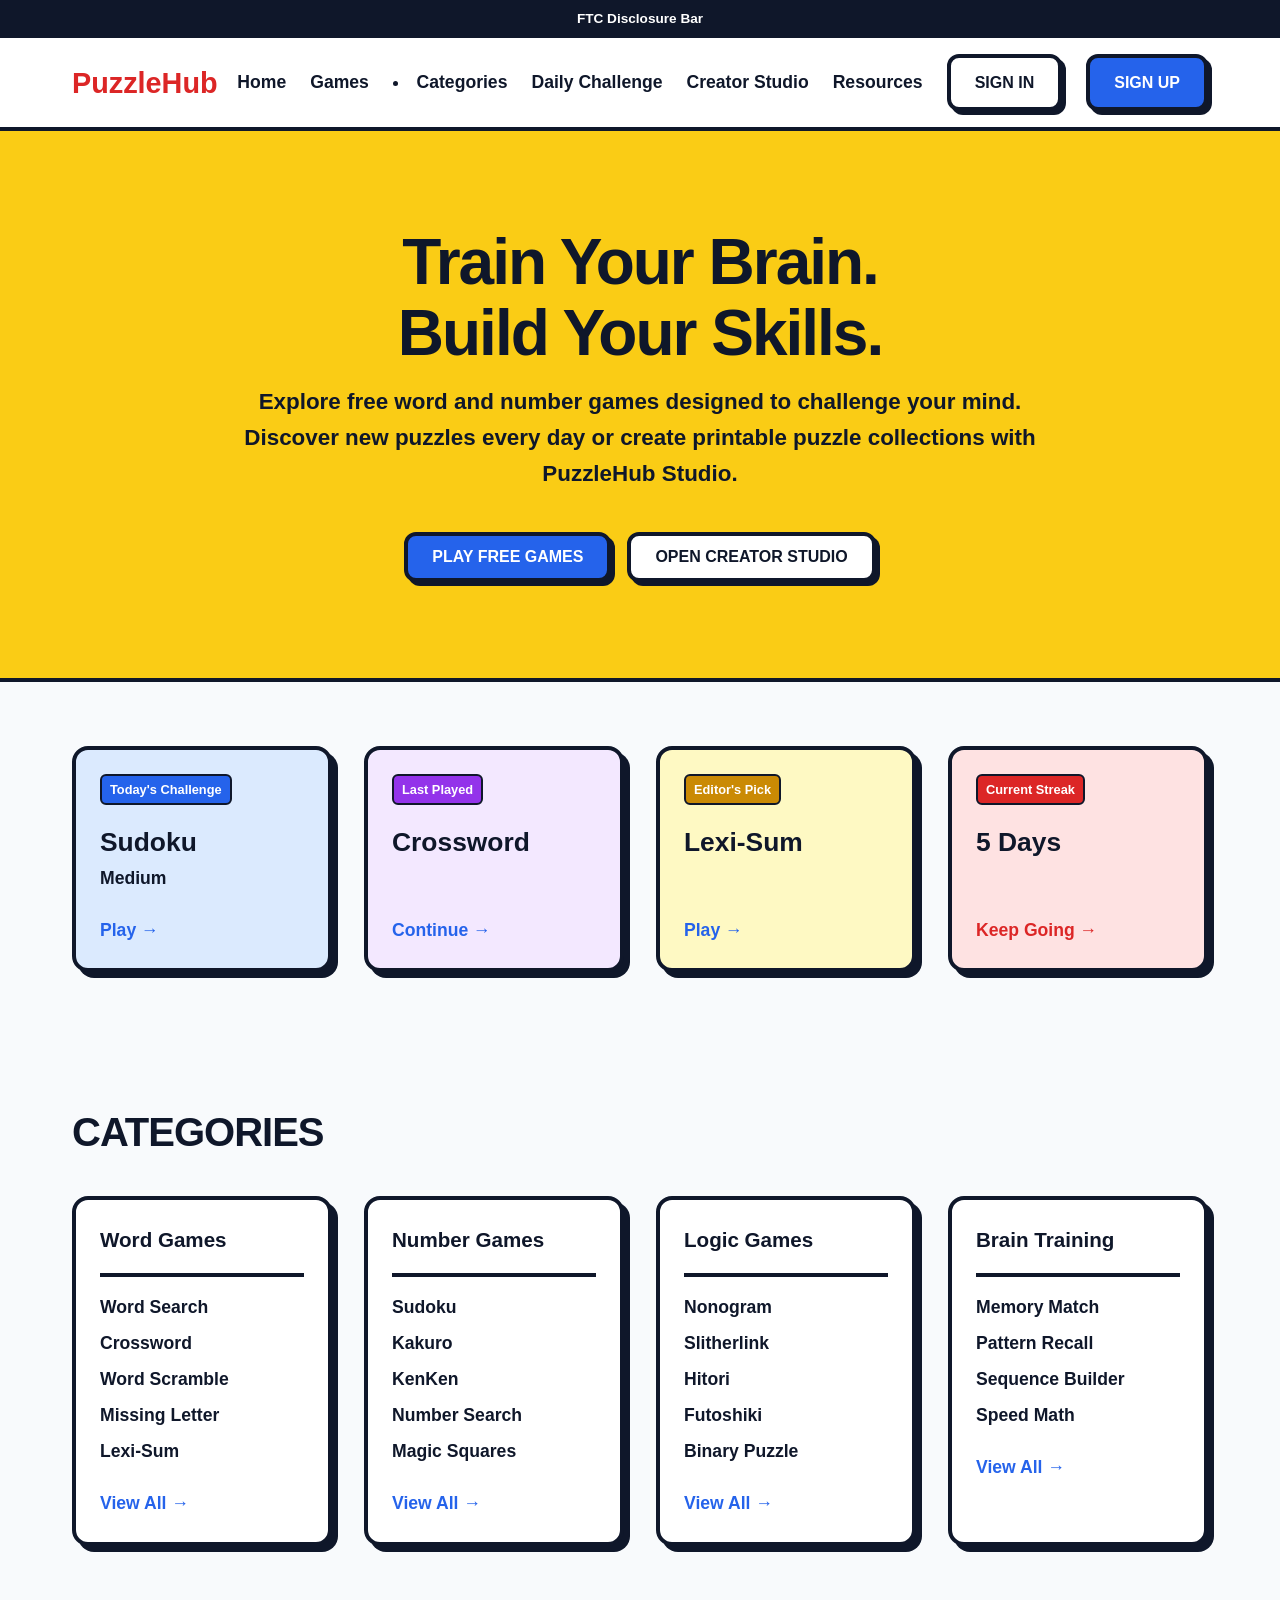
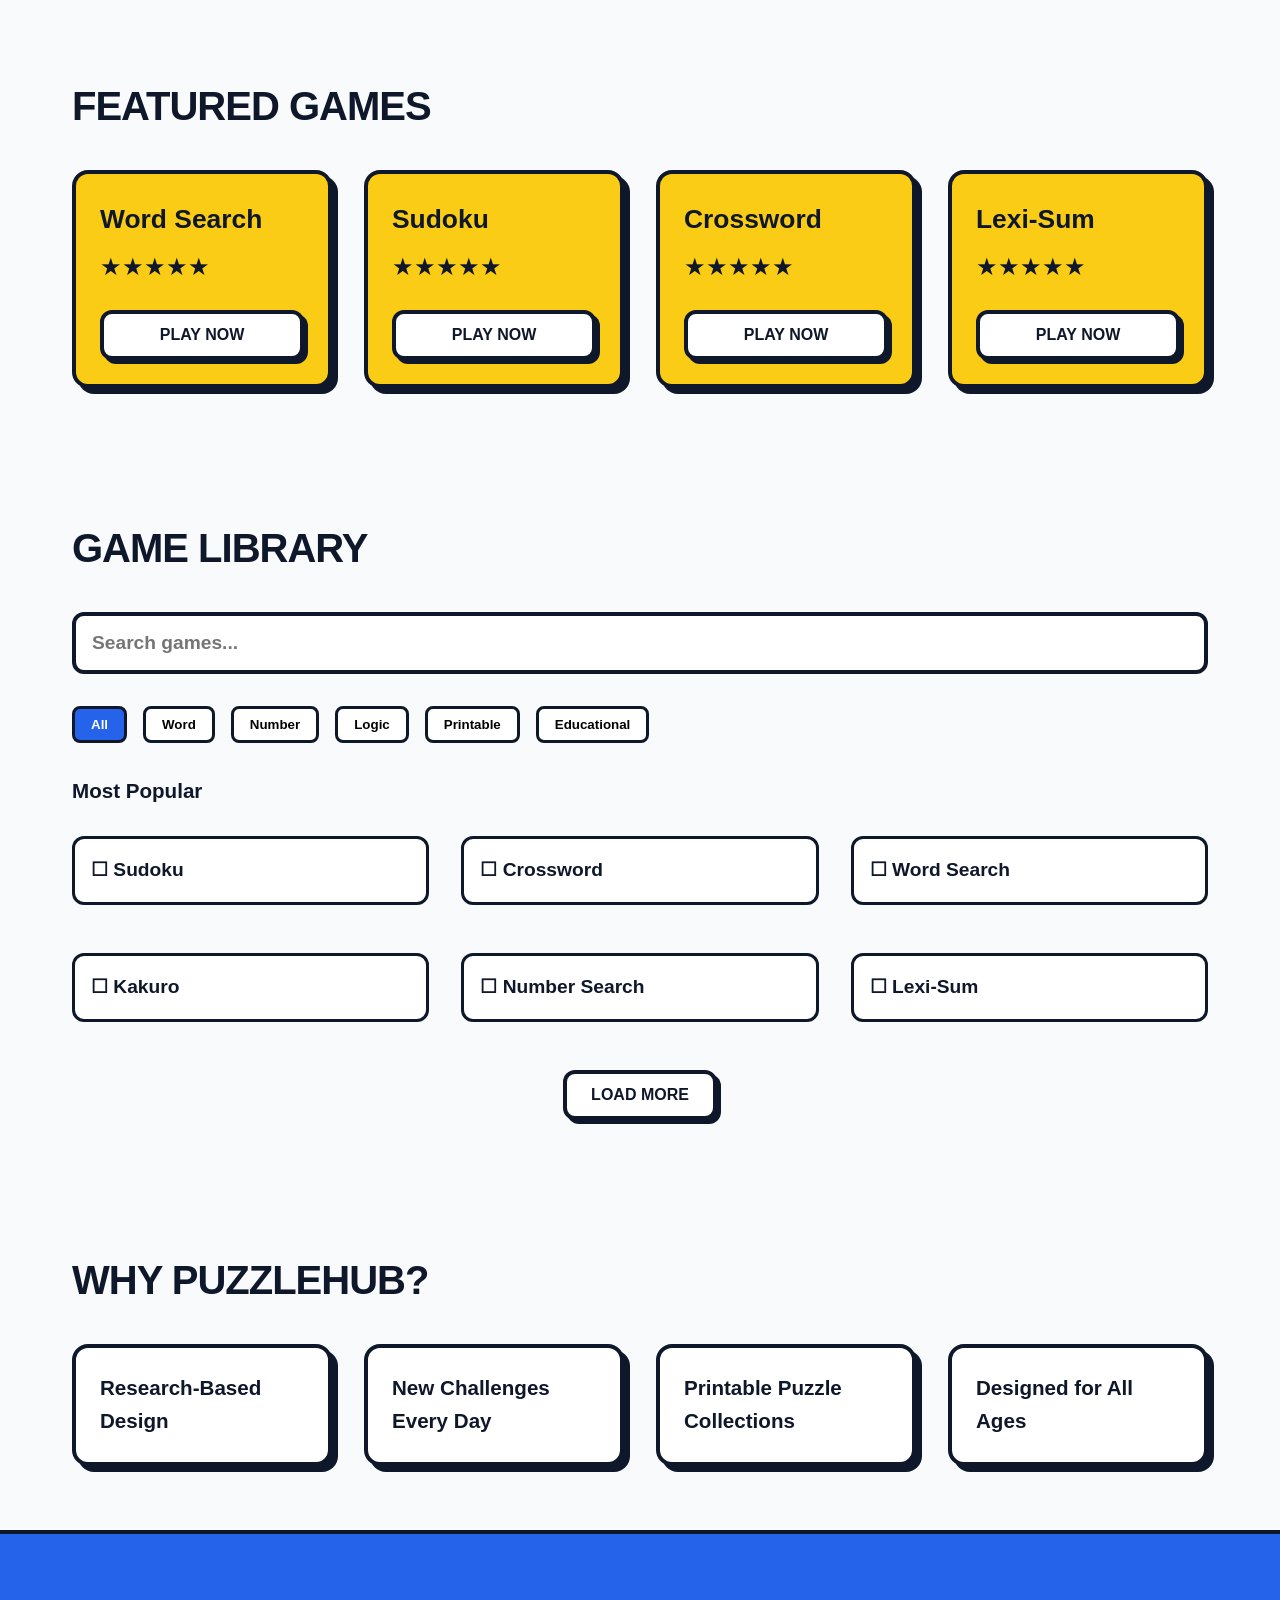
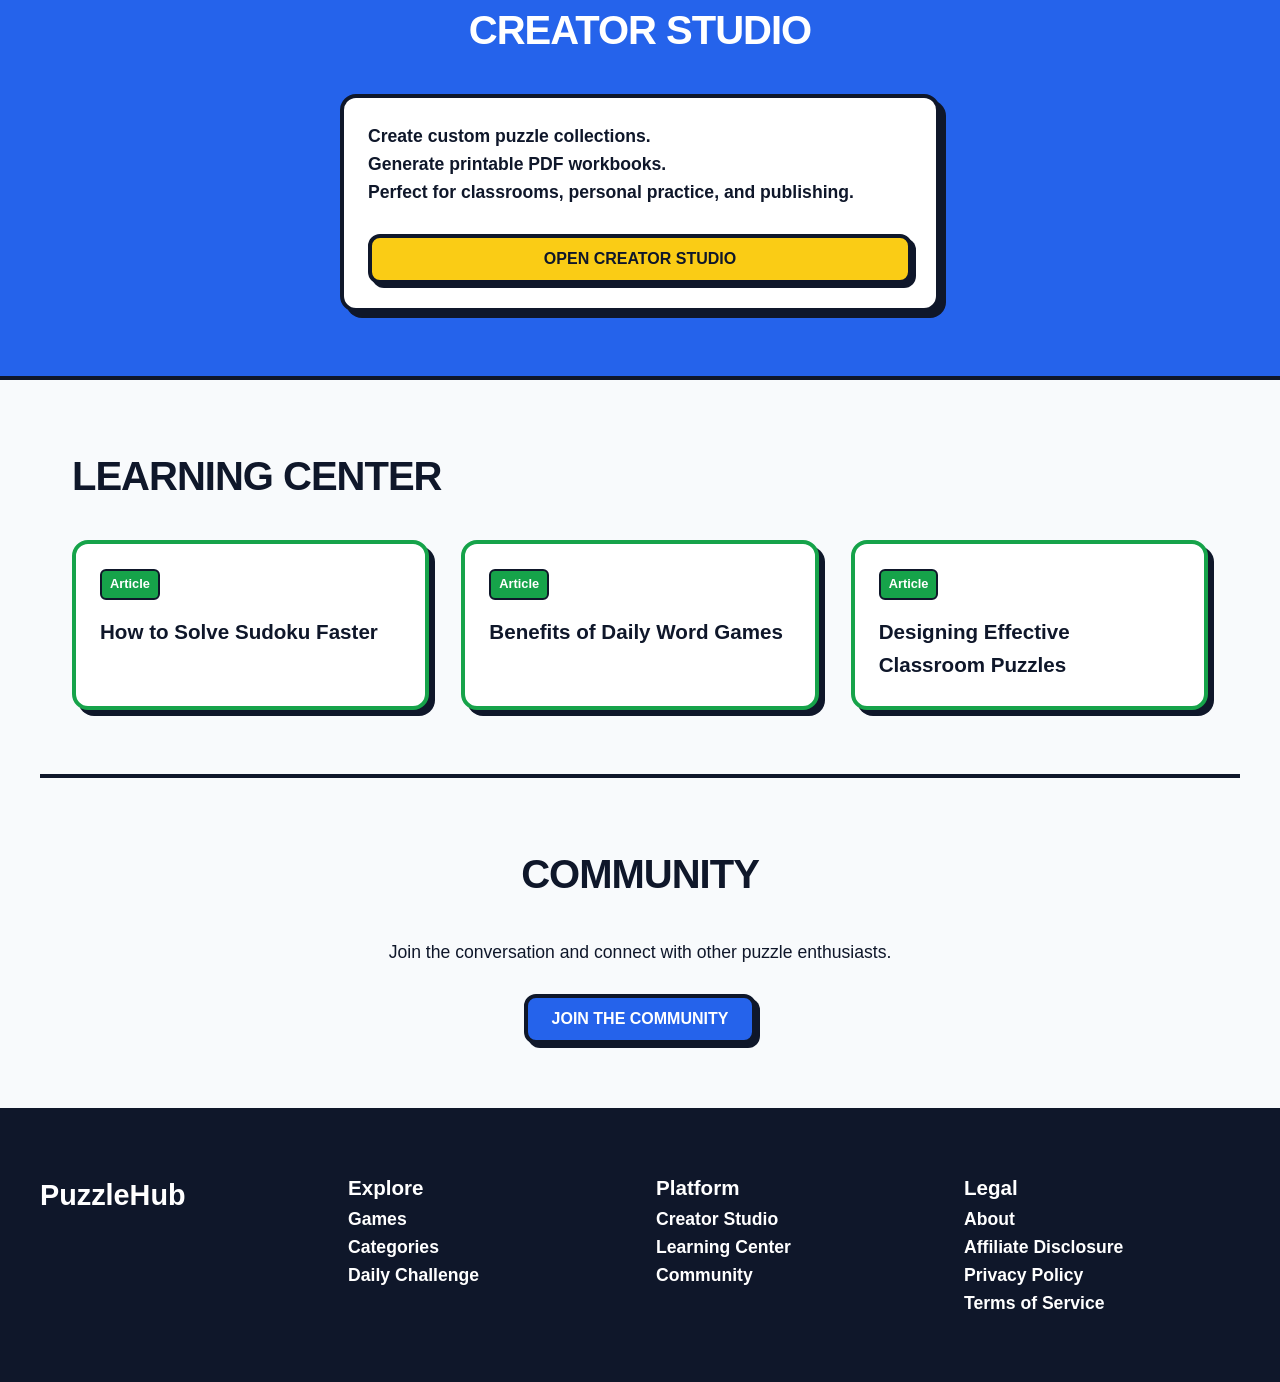
==== index.html @ c08fc209 "Update index.html" ====
<!DOCTYPE html>
<html lang="en">
<head>
    <meta charset="UTF-8">
    <meta name="viewport" content="width=device-width, initial-scale=1.0">
    <title>PuzzleHub</title>
    <style>
        /* --- GLOBAL VARIABLES & PALETTE --- */
        :root {
            --blue: #2563EB;
            --green: #16A34A;
            --yellow: #FACC15;
            --red: #DC2626;
            --black: #0F172A;
            --white: #FFFFFF;
            --bg-color: #F8FAFC;
            --border-width: 4px;
            --border-radius: 16px;
        }

        /* --- BASE STYLES --- */
        * {
            box-sizing: border-box;
            margin: 0;
            padding: 0;
        }
        
        body {
            font-family: 'Segoe UI', Roboto, Helvetica, Arial, sans-serif;
            background-color: var(--bg-color);
            color: var(--black);
            line-height: 1.6;
            font-size: 1.1rem;
        }

        a {
            text-decoration: none;
            color: inherit;
            font-weight: bold;
        }

        ul {
            list-style: none;
        }

        /* --- VISUAL HIERARCHY (Cards, Borders, Buttons) --- */
        .card {
            background: var(--white);
            border: var(--border-width) solid var(--black);
            border-radius: var(--border-radius);
            padding: 1.5rem;
            box-shadow: 6px 6px 0px var(--black);
            transition: transform 0.2s;
        }
        
        .card:hover {
            transform: translate(-2px, -2px);
            box-shadow: 8px 8px 0px var(--black);
        }

        .btn {
            display: inline-block;
            font-weight: 800;
            text-transform: uppercase;
            padding: 0.75rem 1.5rem;
            border: var(--border-width) solid var(--black);
            border-radius: 12px;
            cursor: pointer;
            box-shadow: 4px 4px 0px var(--black);
            transition: all 0.2s;
            font-size: 1rem;
        }

        .btn:hover {
            transform: translate(-2px, -2px);
            box-shadow: 6px 6px 0px var(--black);
        }

        .btn-primary { background-color: var(--blue); color: var(--white); }
        .btn-secondary { background-color: var(--white); color: var(--black); }
        .btn-accent { background-color: var(--yellow); color: var(--black); }

        .section-title {
            font-size: 2.5rem;
            font-weight: 900;
            margin-bottom: 2rem;
            text-transform: uppercase;
            letter-spacing: -1px;
        }

        .container {
            max-width: 1200px;
            margin: 0 auto;
            padding: 4rem 2rem;
        }

        .grid-4 { display: grid; grid-template-columns: repeat(auto-fit, minmax(250px, 1fr)); gap: 2rem; }
        .grid-3 { display: grid; grid-template-columns: repeat(auto-fit, minmax(300px, 1fr)); gap: 2rem; }
        
        /* --- HEADER & NAVIGATION --- */
        .ftc-bar {
            background-color: var(--black);
            color: var(--white);
            text-align: center;
            padding: 0.5rem;
            font-size: 0.85rem;
            font-weight: bold;
        }

        header {
            position: sticky;
            top: 0;
            background: var(--white);
            border-bottom: var(--border-width) solid var(--black);
            z-index: 1000;
        }

        .nav-container {
            max-width: 1200px;
            margin: 0 auto;
            padding: 1rem 2rem;
            display: flex;
            justify-content: space-between;
            align-items: center;
        }

        .logo { font-size: 1.8rem; font-weight: 900; color: var(--red); }
        .nav-links { display: flex; gap: 1.5rem; align-items: center; }
        
        /* --- HERO SECTION --- */
        .hero {
            background-color: var(--yellow);
            border-bottom: var(--border-width) solid var(--black);
            padding: 6rem 2rem;
            text-align: center;
        }

        .hero h1 { font-size: 4rem; font-weight: 900; margin-bottom: 1rem; line-height: 1.1; letter-spacing: -2px;}
        .hero p { font-size: 1.4rem; max-width: 800px; margin: 0 auto 2.5rem auto; font-weight: 600; }
        .hero .btn-group { display: flex; gap: 1rem; justify-content: center; }

        /* --- QUICK ACCESS --- */
        .quick-access-tag {
            display: inline-block;
            font-size: 0.8rem;
            font-weight: 900;
            padding: 0.2rem 0.5rem;
            border: 2px solid var(--black);
            border-radius: 6px;
            margin-bottom: 1rem;
        }
        .tag-red { background: var(--red); color: white; }
        .tag-blue { background: var(--blue); color: white; }
        .tag-green { background: var(--green); color: white; }

        /* --- GAME CATEGORIES --- */
        .category-list li { margin-bottom: 0.5rem; font-weight: 600; }
        .category-link { display: block; margin-top: 1.5rem; color: var(--blue); }

        /* --- LIBRARY STYLES --- */
        .search-box {
            width: 100%;
            padding: 1rem;
            font-size: 1.2rem;
            border: var(--border-width) solid var(--black);
            border-radius: 12px;
            margin-bottom: 2rem;
            font-weight: bold;
        }

        .filters { display: flex; gap: 1rem; flex-wrap: wrap; margin-bottom: 2rem; }
        .filter-btn {
            background: var(--white);
            border: 3px solid var(--black);
            padding: 0.5rem 1rem;
            border-radius: 8px;
            font-weight: bold;
            cursor: pointer;
        }
        .filter-btn:hover, .filter-btn.active { background: var(--blue); color: var(--white); }

        .game-grid-item {
            display: flex;
            align-items: center;
            gap: 1rem;
            font-size: 1.2rem;
            font-weight: 800;
            padding: 1rem;
            border: 3px solid var(--black);
            background: var(--white);
            border-radius: 12px;
            margin-bottom: 1rem;
        }

        .load-more { text-align: center; margin-top: 2rem; }

        /* --- CREATOR STUDIO --- */
        .creator-studio {
            background-color: var(--blue);
            color: var(--white);
            border-top: var(--border-width) solid var(--black);
            border-bottom: var(--border-width) solid var(--black);
        }
        
        /* --- FOOTER --- */
        footer {
            background: var(--black);
            color: var(--white);
            padding: 4rem 2rem;
        }
        .footer-grid { display: grid; grid-template-columns: repeat(auto-fit, minmax(200px, 1fr)); gap: 2rem; max-width: 1200px; margin: 0 auto;}
    </style>
</head>
<body>

    <!-- HEADER -->
    <div class="ftc-bar">FTC Disclosure Bar</div>
    <header>
        <div class="nav-container">
            <div class="logo">PuzzleHub</div>
            <nav class="nav-links">
                <a href="#">Home</a>
                <a href="#">Games</a>
                 <li><a href="categories.html">Categories</a></li>
                <a href="#">Daily Challenge</a>
                <a href="#">Creator Studio</a>
                <a href="#">Resources</a>
                <a href="#" class="btn btn-secondary">Sign In</a>
                <a href="#" class="btn btn-primary">Sign Up</a>
            </nav>
        </div>
    </header>

    <!-- HERO -->
    <section class="hero">
        <h1>Train Your Brain.<br>Build Your Skills.</h1>
        <p>Explore free word and number games designed to challenge your mind. Discover new puzzles every day or create printable puzzle collections with PuzzleHub Studio.</p>
        <div class="btn-group">
            <button class="btn btn-primary">Play Free Games</button>
            <button class="btn btn-secondary">Open Creator Studio</button>
        </div>
    </section>

    <!-- QUICK ACCESS -->
    <section class="container">
        <div class="grid-4">
            <div class="card" style="background-color: #DBEAFE;">
                <span class="quick-access-tag tag-blue">Today's Challenge</span>
                <h2>Sudoku</h2>
                <p><strong>Medium</strong></p>
                <a href="#" class="category-link">Play &rarr;</a>
            </div>
            <div class="card" style="background-color: #F3E8FF;">
                <span class="quick-access-tag" style="background: #9333EA; color: white;">Last Played</span>
                <h2>Crossword</h2>
                <br>
                <a href="#" class="category-link">Continue &rarr;</a>
            </div>
            <div class="card" style="background-color: #FEF9C3;">
                <span class="quick-access-tag" style="background: #CA8A04; color: white;">Editor's Pick</span>
                <h2>Lexi-Sum</h2>
                <br>
                <a href="#" class="category-link">Play &rarr;</a>
            </div>
            <div class="card" style="background-color: #FEE2E2;">
                <span class="quick-access-tag tag-red">Current Streak</span>
                <h2>5 Days</h2>
                <br>
                <a href="#" class="category-link" style="color: var(--red);">Keep Going &rarr;</a>
            </div>
        </div>
    </section>

    <!-- GAME CATEGORIES -->
    <section class="container">
        <h2 class="section-title">Categories</h2>
        <div class="grid-4">
            <div class="card">
                <h3>Word Games</h3>
                <hr style="border: 2px solid var(--black); margin: 1rem 0;">
                <ul class="category-list">
                    <li>Word Search</li>
                    <li>Crossword</li>
                    <li>Word Scramble</li>
                    <li>Missing Letter</li>
                    <li>Lexi-Sum</li>
                </ul>
                <a href="#" class="category-link">View All &rarr;</a>
            </div>
            <div class="card">
                <h3>Number Games</h3>
                <hr style="border: 2px solid var(--black); margin: 1rem 0;">
                <ul class="category-list">
                    <li>Sudoku</li>
                    <li>Kakuro</li>
                    <li>KenKen</li>
                    <li>Number Search</li>
                    <li>Magic Squares</li>
                </ul>
                <a href="#" class="category-link">View All &rarr;</a>
            </div>
            <div class="card">
                <h3>Logic Games</h3>
                <hr style="border: 2px solid var(--black); margin: 1rem 0;">
                <ul class="category-list">
                    <li>Nonogram</li>
                    <li>Slitherlink</li>
                    <li>Hitori</li>
                    <li>Futoshiki</li>
                    <li>Binary Puzzle</li>
                </ul>
                <a href="#" class="category-link">View All &rarr;</a>
            </div>
            <div class="card">
                <h3>Brain Training</h3>
                <hr style="border: 2px solid var(--black); margin: 1rem 0;">
                <ul class="category-list">
                    <li>Memory Match</li>
                    <li>Pattern Recall</li>
                    <li>Sequence Builder</li>
                    <li>Speed Math</li>
                </ul>
                <a href="#" class="category-link">View All &rarr;</a>
            </div>
        </div>
    </section>

    <!-- FEATURED GAMES -->
    <section class="container">
        <h2 class="section-title">Featured Games</h2>
        <div class="grid-4">
            <div class="card" style="background-color: var(--yellow);">
                <h2>Word Search</h2>
                <p style="font-size: 1.5rem; color: var(--black); margin: 0.5rem 0;">★★★★★</p>
                <button class="btn btn-secondary" style="width: 100%; margin-top: 1rem;">Play Now</button>
            </div>
            <div class="card" style="background-color: var(--yellow);">
                <h2>Sudoku</h2>
                <p style="font-size: 1.5rem; color: var(--black); margin: 0.5rem 0;">★★★★★</p>
                <button class="btn btn-secondary" style="width: 100%; margin-top: 1rem;">Play Now</button>
            </div>
            <div class="card" style="background-color: var(--yellow);">
                <h2>Crossword</h2>
                <p style="font-size: 1.5rem; color: var(--black); margin: 0.5rem 0;">★★★★★</p>
                <button class="btn btn-secondary" style="width: 100%; margin-top: 1rem;">Play Now</button>
            </div>
            <div class="card" style="background-color: var(--yellow);">
                <h2>Lexi-Sum</h2>
                <p style="font-size: 1.5rem; color: var(--black); margin: 0.5rem 0;">★★★★★</p>
                <button class="btn btn-secondary" style="width: 100%; margin-top: 1rem;">Play Now</button>
            </div>
        </div>
    </section>

    <!-- GAME LIBRARY -->
    <section class="container">
        <h2 class="section-title">Game Library</h2>
        <input type="text" class="search-box" placeholder="Search games...">
        
        <div class="filters">
            <button class="filter-btn active">All</button>
            <button class="filter-btn">Word</button>
            <button class="filter-btn">Number</button>
            <button class="filter-btn">Logic</button>
            <button class="filter-btn">Printable</button>
            <button class="filter-btn">Educational</button>
        </div>

        <h3>Most Popular</h3>
        <br>
        <div class="grid-3">
            <div class="game-grid-item">&#9744; Sudoku</div>
            <div class="game-grid-item">&#9744; Crossword</div>
            <div class="game-grid-item">&#9744; Word Search</div>
            <div class="game-grid-item">&#9744; Kakuro</div>
            <div class="game-grid-item">&#9744; Number Search</div>
            <div class="game-grid-item">&#9744; Lexi-Sum</div>
        </div>
        
        <div class="load-more">
            <button class="btn btn-secondary">Load More</button>
        </div>
    </section>

    <!-- WHY PUZZLEHUB -->
    <section class="container">
        <h2 class="section-title">Why PuzzleHub?</h2>
        <div class="grid-4">
            <div class="card">
                <h3>Research-Based Design</h3>
            </div>
            <div class="card">
                <h3>New Challenges Every Day</h3>
            </div>
            <div class="card">
                <h3>Printable Puzzle Collections</h3>
            </div>
            <div class="card">
                <h3>Designed for All Ages</h3>
            </div>
        </div>
    </section>

    <!-- CREATOR STUDIO -->
    <section class="creator-studio">
        <div class="container" style="text-align: center;">
            <h2 class="section-title" style="color: var(--white);">Creator Studio</h2>
            <div class="card" style="max-width: 600px; margin: 0 auto; background: var(--white); color: var(--black); text-align: left;">
                <p><strong>Create custom puzzle collections.</strong></p>
                <p><strong>Generate printable PDF workbooks.</strong></p>
                <p><strong>Perfect for classrooms, personal practice, and publishing.</strong></p>
                <br>
                <button class="btn btn-accent" style="width: 100%;">Open Creator Studio</button>
            </div>
        </div>
    </section>

    <!-- LEARNING CENTER -->
    <section class="container">
        <h2 class="section-title">Learning Center</h2>
        <div class="grid-3">
            <div class="card" style="border-color: var(--green);">
                <span class="quick-access-tag tag-green">Article</span>
                <h3>How to Solve Sudoku Faster</h3>
            </div>
            <div class="card" style="border-color: var(--green);">
                <span class="quick-access-tag tag-green">Article</span>
                <h3>Benefits of Daily Word Games</h3>
            </div>
            <div class="card" style="border-color: var(--green);">
                <span class="quick-access-tag tag-green">Article</span>
                <h3>Designing Effective Classroom Puzzles</h3>
            </div>
        </div>
    </section>

    <!-- COMMUNITY -->
    <section class="container" style="text-align: center; border-top: var(--border-width) solid var(--black); padding-top: 4rem;">
        <h2 class="section-title">Community</h2>
        <p>Join the conversation and connect with other puzzle enthusiasts.</p>
        <br>
        <button class="btn btn-primary">Join the Community</button>
    </section>

    <!-- FOOTER -->
    <footer>
        <div class="footer-grid">
            <div>
                <h2 class="logo" style="color: var(--white);">PuzzleHub</h2>
            </div>
            <div>
                <h3>Explore</h3>
                <ul>
                    <li><a href="#">Games</a></li>
                     <li><a href="categories.html">Categories</a></li>
                    <li><a href="#">Daily Challenge</a></li>
                </ul>
            </div>
            <div>
                <h3>Platform</h3>
                <ul>
                    <li><a href="#">Creator Studio</a></li>
                    <li><a href="#">Learning Center</a></li>
                    <li><a href="#">Community</a></li>
                </ul>
            </div>
            <div>
                <h3>Legal</h3>
                <ul>
                    <li><a href="about.html">About</a></li>
                    <li><a href="affiliate-disclosure.html">Affiliate Disclosure</a></li>
                    <li><a href="privacy-policy.html">Privacy Policy</a></li>
                    <li><a href="terms-of-service.html">Terms of Service</a></li>
                </ul>
            </div>
        </div>
    </footer>
</body>
</html>
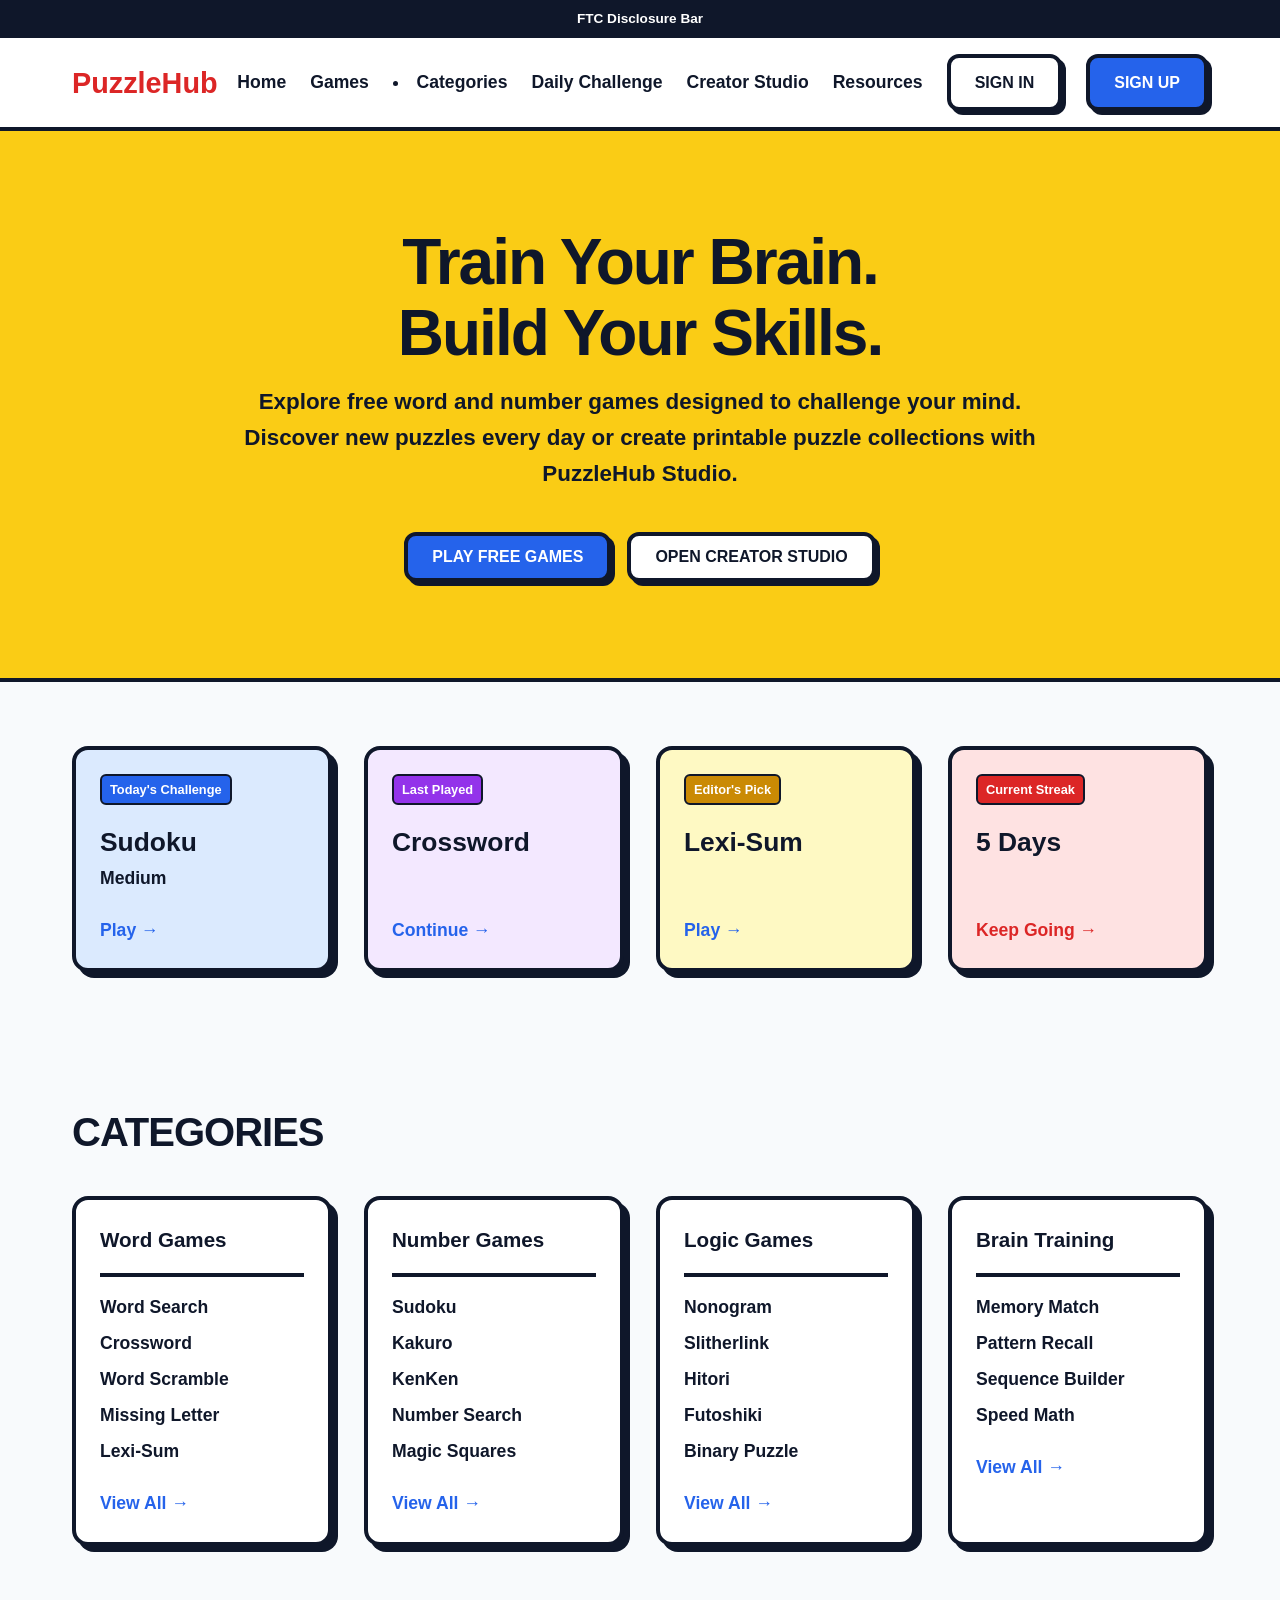
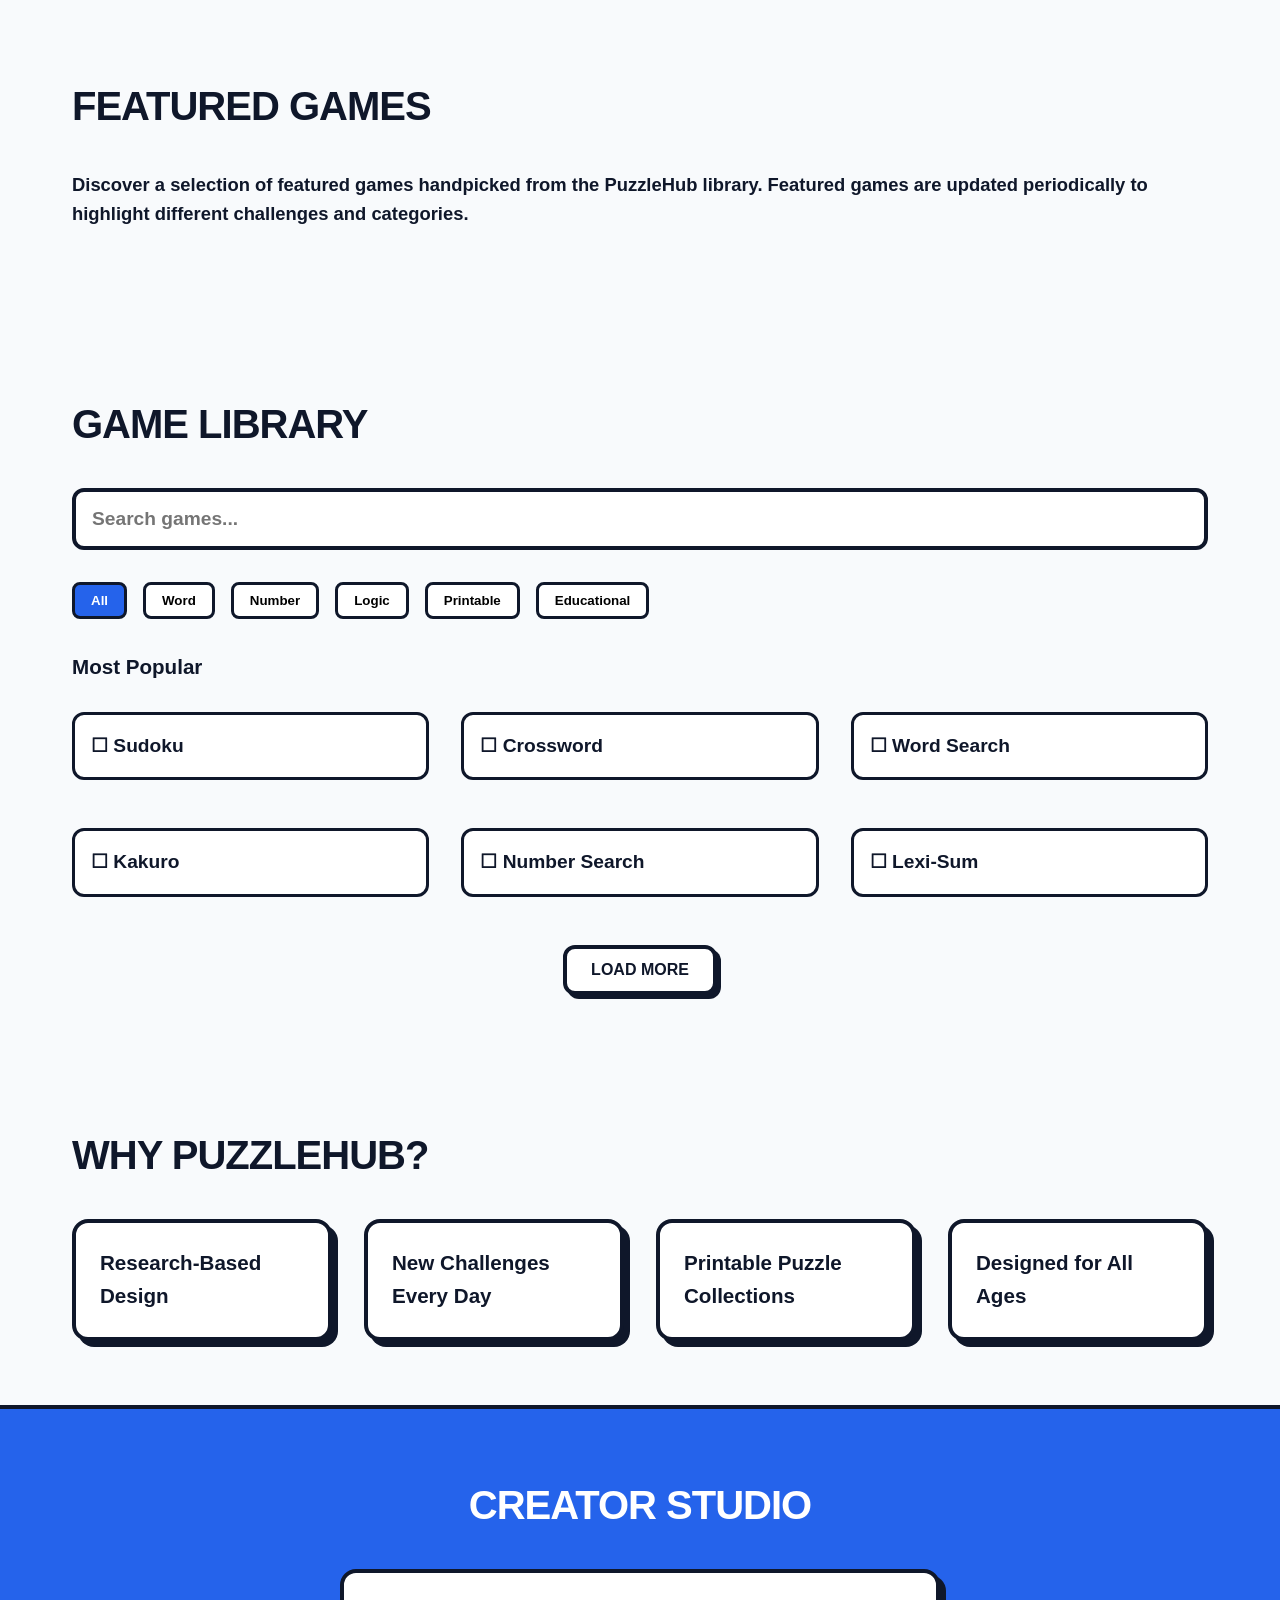
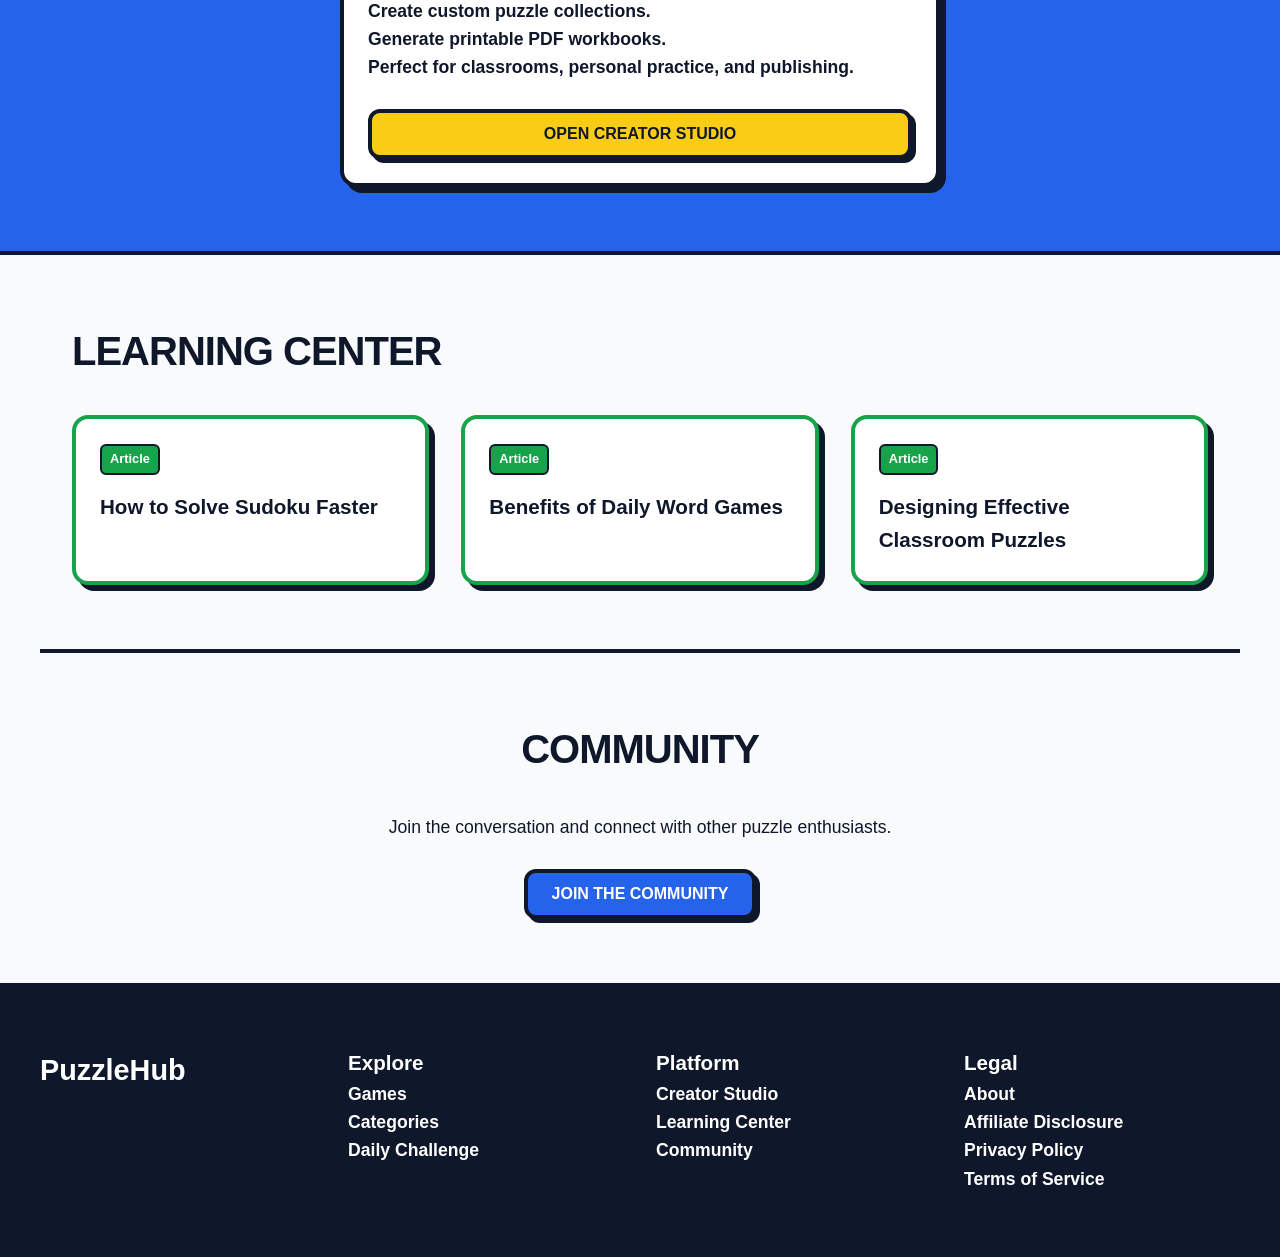
==== commit ff846769: "Update index.html" ====
--- a/index.html
+++ b/index.html
@@ -325,32 +325,16 @@
         </div>
     </section>
 
-    <!-- FEATURED GAMES -->
-    <section class="container">
-        <h2 class="section-title">Featured Games</h2>
-        <div class="grid-4">
-            <div class="card" style="background-color: var(--yellow);">
-                <h2>Word Search</h2>
-                <p style="font-size: 1.5rem; color: var(--black); margin: 0.5rem 0;">★★★★★</p>
-                <button class="btn btn-secondary" style="width: 100%; margin-top: 1rem;">Play Now</button>
-            </div>
-            <div class="card" style="background-color: var(--yellow);">
-                <h2>Sudoku</h2>
-                <p style="font-size: 1.5rem; color: var(--black); margin: 0.5rem 0;">★★★★★</p>
-                <button class="btn btn-secondary" style="width: 100%; margin-top: 1rem;">Play Now</button>
-            </div>
-            <div class="card" style="background-color: var(--yellow);">
-                <h2>Crossword</h2>
-                <p style="font-size: 1.5rem; color: var(--black); margin: 0.5rem 0;">★★★★★</p>
-                <button class="btn btn-secondary" style="width: 100%; margin-top: 1rem;">Play Now</button>
-            </div>
-            <div class="card" style="background-color: var(--yellow);">
-                <h2>Lexi-Sum</h2>
-                <p style="font-size: 1.5rem; color: var(--black); margin: 0.5rem 0;">★★★★★</p>
-                <button class="btn btn-secondary" style="width: 100%; margin-top: 1rem;">Play Now</button>
-            </div>
-        </div>
-    </section>
+   <!-- FEATURED GAMES -->
+<section class="container">
+    <h2 class="section-title">Featured Games</h2>
+    <p style="font-size: 1.15rem; font-weight: 600; margin-bottom: 35px;">
+        Discover a selection of featured games handpicked from the PuzzleHub library. Featured games are updated periodically to highlight different challenges and categories.
+    </p>
+    
+    <!-- Dynamic container where JavaScript injects the cards -->
+    <div class="grid-4" id="featured-games"></div>
+</section>
 
     <!-- GAME LIBRARY -->
     <section class="container">
@@ -452,8 +436,8 @@
                 <h3>Explore</h3>
                 <ul>
                     <li><a href="#">Games</a></li>
-                     <li><a href="categories.html">Categories</a></li>
-                    <li><a href="#">Daily Challenge</a></li>
+                    <li><a href="categories.html">Categories</a></li>
+                    <li><a href="daily-challenge.html">Daily Challenge</a></li>
                 </ul>
             </div>
             <div>
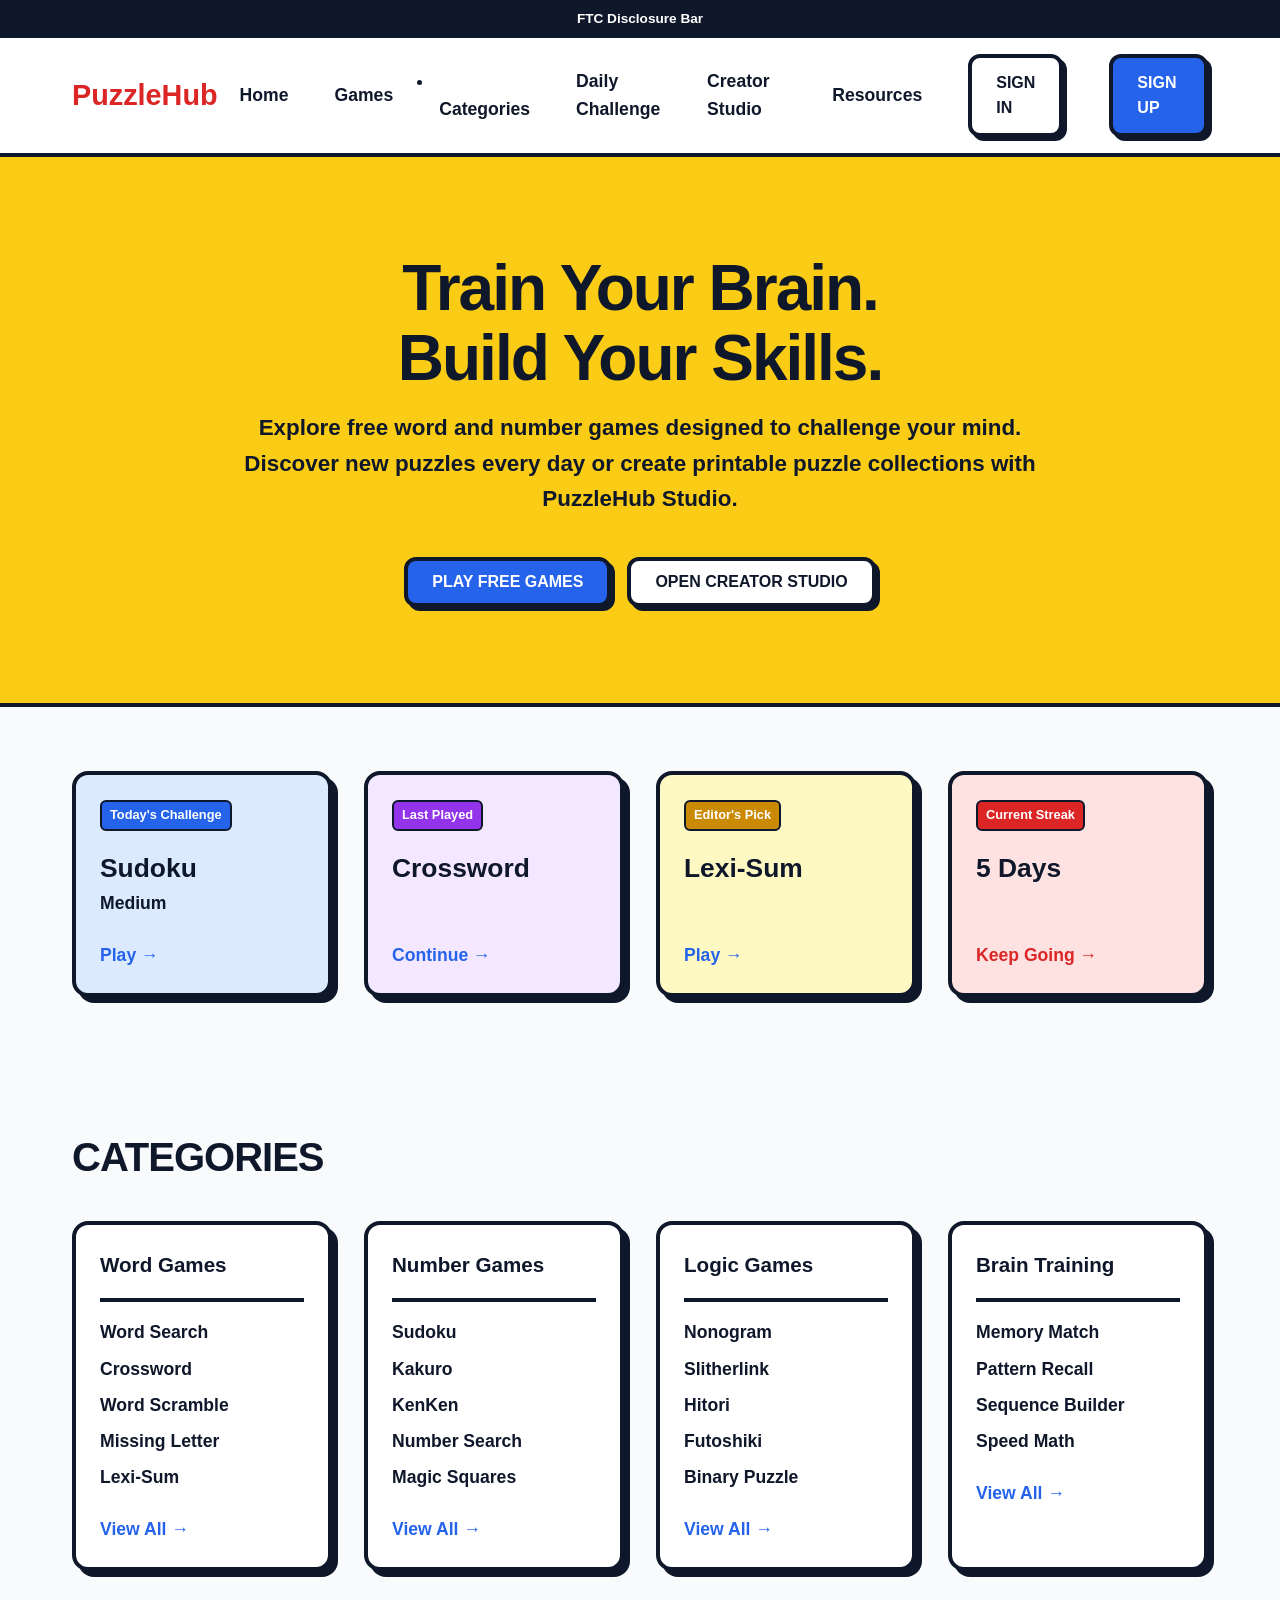
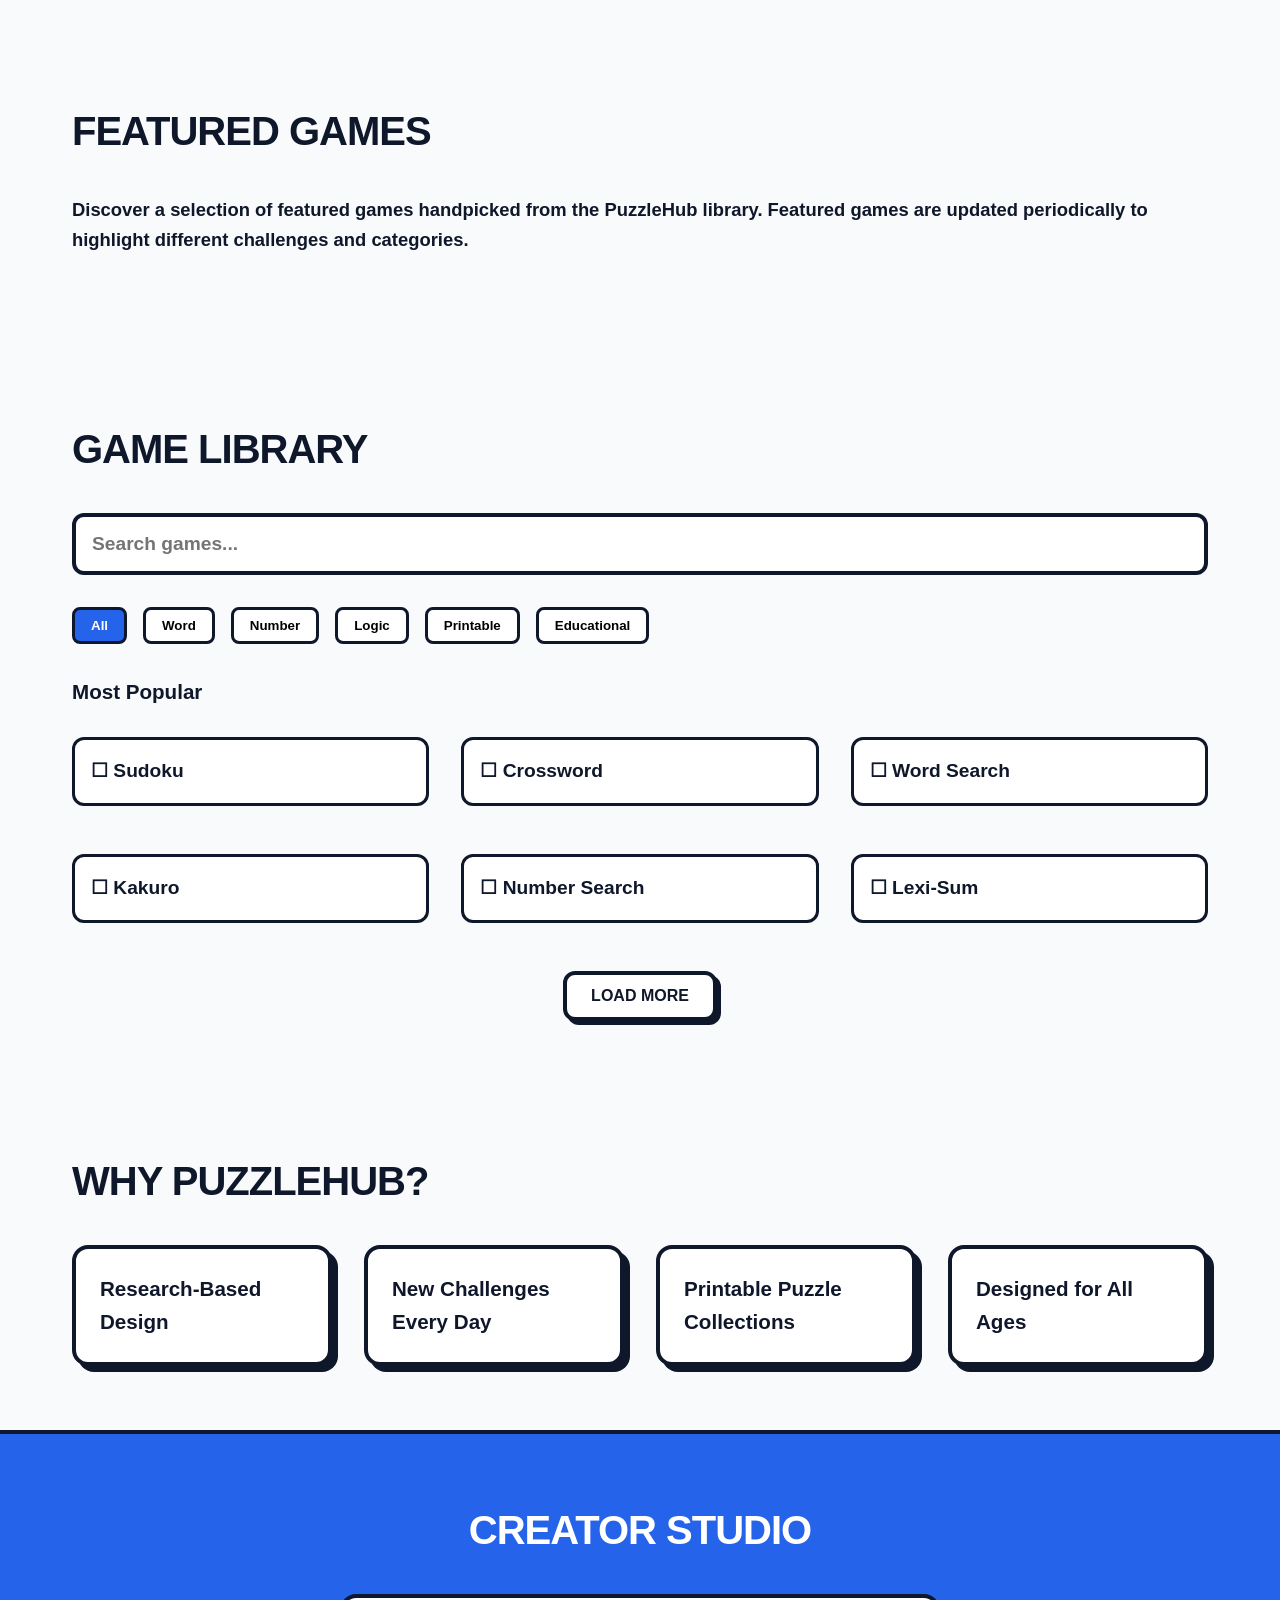
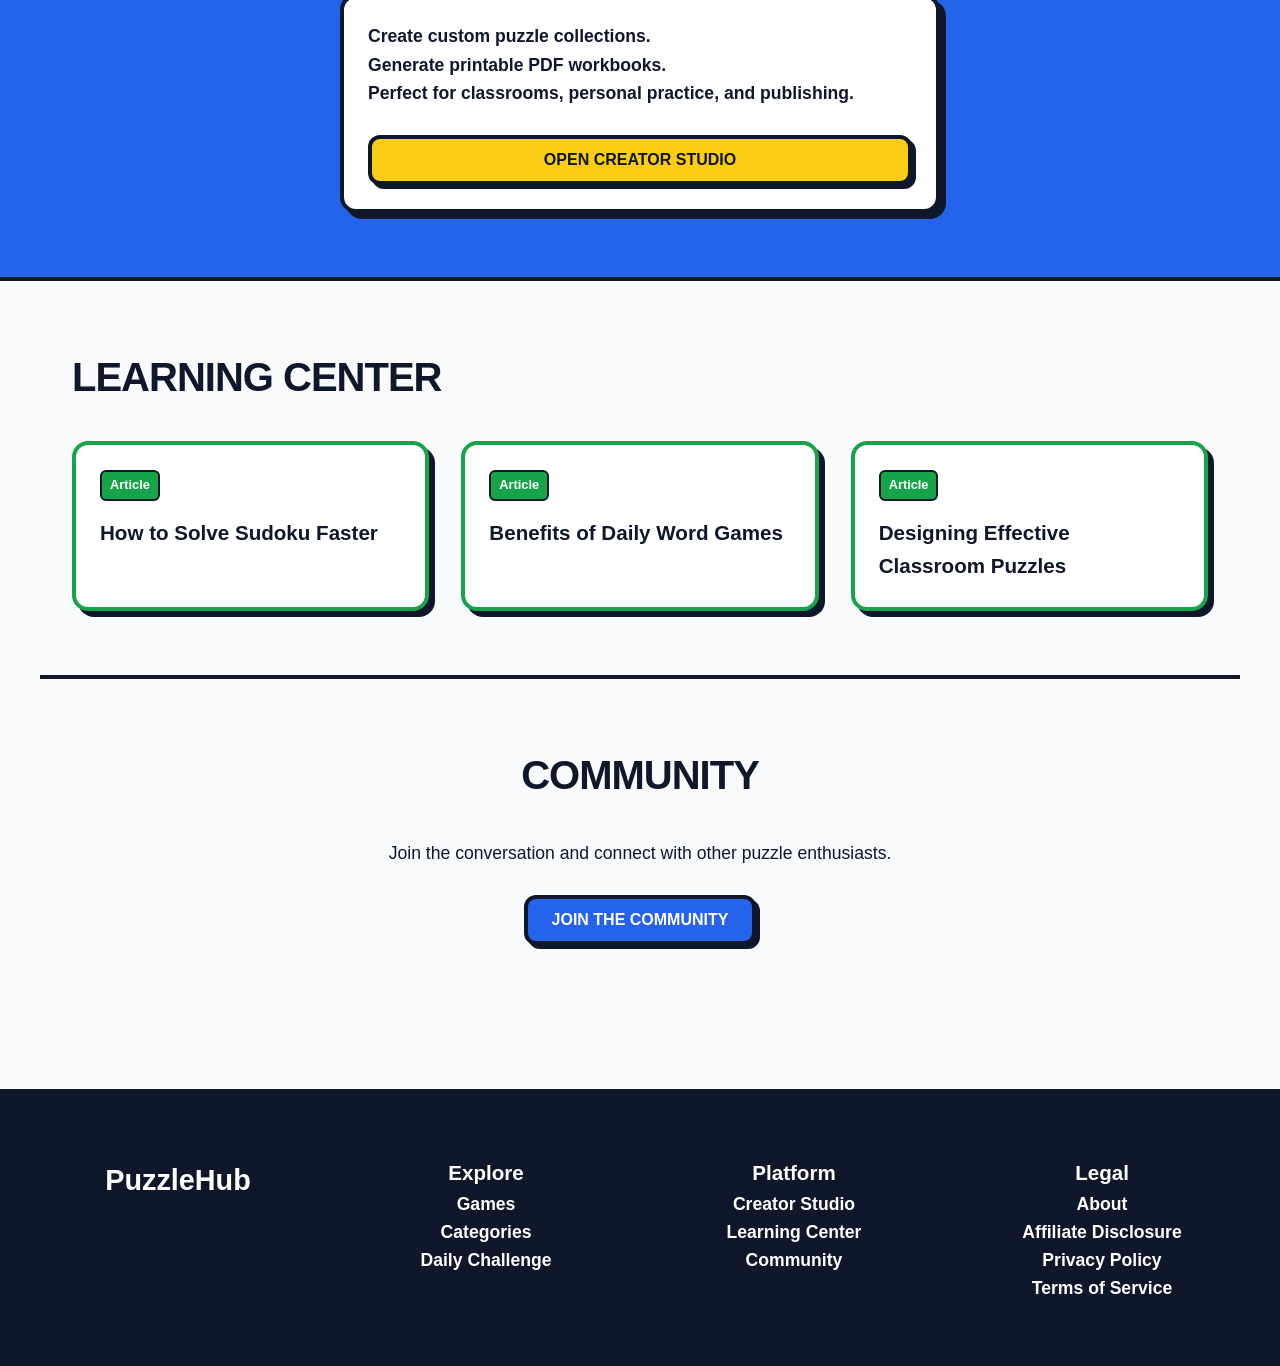
==== commit a6bbaf74: "Update index.html" ====
--- a/index.html
+++ b/index.html
@@ -1,5 +1,12 @@
 <!DOCTYPE html>
 <html lang="en">
+<head>
+    <meta charset="UTF-8">
+    <meta name="viewport" content="width=device-width, initial-scale=1.0">
+    <title>PuzzleHub</title>
+    
+    <!-- Place your stylesheet link here -->
+    <link rel="stylesheet" href="css/style.css">
 <head>
     <meta charset="UTF-8">
     <meta name="viewport" content="width=device-width, initial-scale=1.0">
--- a/css/style.css
+++ b/css/style.css
@@ -0,0 +1,180 @@
+/* --- GLOBAL VARIABLES & PALETTE --- */
+:root {
+    --blue: #2563EB;
+    --green: #16A34A;
+    --yellow: #FACC15;
+    --red: #DC2626;
+    --black: #0F172A;
+    --white: #FFFFFF;
+    --background: #F8FAFC;
+    --border: 4px;
+    --radius: 16px;
+}
+
+/* --- BASE STYLES --- */
+* {
+    margin: 0;
+    padding: 0;
+    box-sizing: border-box;
+}
+
+body {
+    font-family: 'Segoe UI', Arial, sans-serif;
+    background: var(--background);
+    color: var(--black);
+    line-height: 1.7;
+    font-size: 1.1rem;
+}
+
+a {
+    text-decoration: none;
+    color: inherit;
+    font-weight: bold;
+}
+
+/* --- LAYOUT CONTAINERS --- */
+.container {
+    max-width: 1100px;
+    margin: auto;
+    padding: 60px 20px;
+}
+
+.grid-4 {
+    display: grid;
+    grid-template-columns: repeat(auto-fit, minmax(250px, 1fr));
+    gap: 2rem;
+}
+
+/* --- HEADER & NAVIGATION --- */
+header {
+    background: white;
+    border-bottom: 4px solid var(--black);
+    position: sticky;
+    top: 0;
+    z-index: 1000;
+}
+
+.nav {
+    max-width: 1100px;
+    margin: auto;
+    display: flex;
+    justify-content: space-between;
+    align-items: center;
+    padding: 18px 20px;
+}
+
+.logo {
+    font-size: 2rem;
+    font-weight: 900;
+    color: var(--red);
+}
+
+nav a {
+    margin-left: 22px;
+    font-weight: 700;
+}
+
+/* --- KAHOOT UI COMPONENTS (Cards & Buttons) --- */
+.card {
+    background: white;
+    border: 4px solid var(--black);
+    border-radius: 16px;
+    padding: 35px;
+    box-shadow: 8px 8px 0 var(--black);
+}
+
+.btn {
+    display: inline-block;
+    font-weight: 900;
+    text-transform: uppercase;
+    padding: 0.75rem 1.5rem;
+    border: 4px solid var(--black);
+    border-radius: 12px;
+    cursor: pointer;
+    box-shadow: 4px 4px 0 var(--black);
+    transition: all 0.1s ease;
+}
+
+.btn:hover {
+    transform: translate(-2px, -2px);
+    box-shadow: 6px 6px 0 var(--black);
+}
+
+.btn-primary { 
+    background-color: var(--blue); 
+    color: var(--white); 
+}
+
+.btn-primary:hover {
+    background-color: #1d4ed8;
+}
+
+.section-title {
+    font-size: 2.4rem;
+    font-weight: 900;
+    margin-bottom: 20px;
+    text-transform: uppercase;
+    letter-spacing: -1px;
+}
+
+/* --- FEATURED GAMES DYNAMIC STYLES --- */
+.featured-card {
+    display: flex;
+    flex-direction: column;
+    height: 100%;
+}
+
+.featured-badge {
+    display: inline-block;
+    background: var(--yellow);
+    color: var(--black);
+    padding: 6px 12px;
+    border: 3px solid var(--black);
+    border-radius: 8px;
+    font-size: 0.85rem;
+    font-weight: 900;
+    margin-bottom: 18px;
+    width: max-content;
+    box-shadow: 3px 3px 0 var(--black);
+}
+
+.featured-title {
+    font-size: 2rem;
+    font-weight: 900;
+    margin-bottom: 12px;
+    color: var(--black);
+}
+
+.featured-description {
+    font-size: 1rem;
+    margin-bottom: 20px;
+    flex-grow: 1;
+    font-weight: 500;
+}
+
+.featured-meta {
+    display: flex;
+    justify-content: space-between;
+    gap: 10px;
+    margin-bottom: 25px;
+    font-size: 0.95rem;
+    font-weight: 800;
+    color: var(--black);
+    flex-wrap: wrap;
+}
+
+.featured-button {
+    width: 100%;
+    text-align: center;
+}
+
+/* --- FOOTER --- */
+footer {
+    margin-top: 80px;
+    background: var(--black);
+    color: white;
+    padding: 35px;
+    text-align: center;
+    border-top: 4px solid var(--black);
+    font-weight: 700;
+}
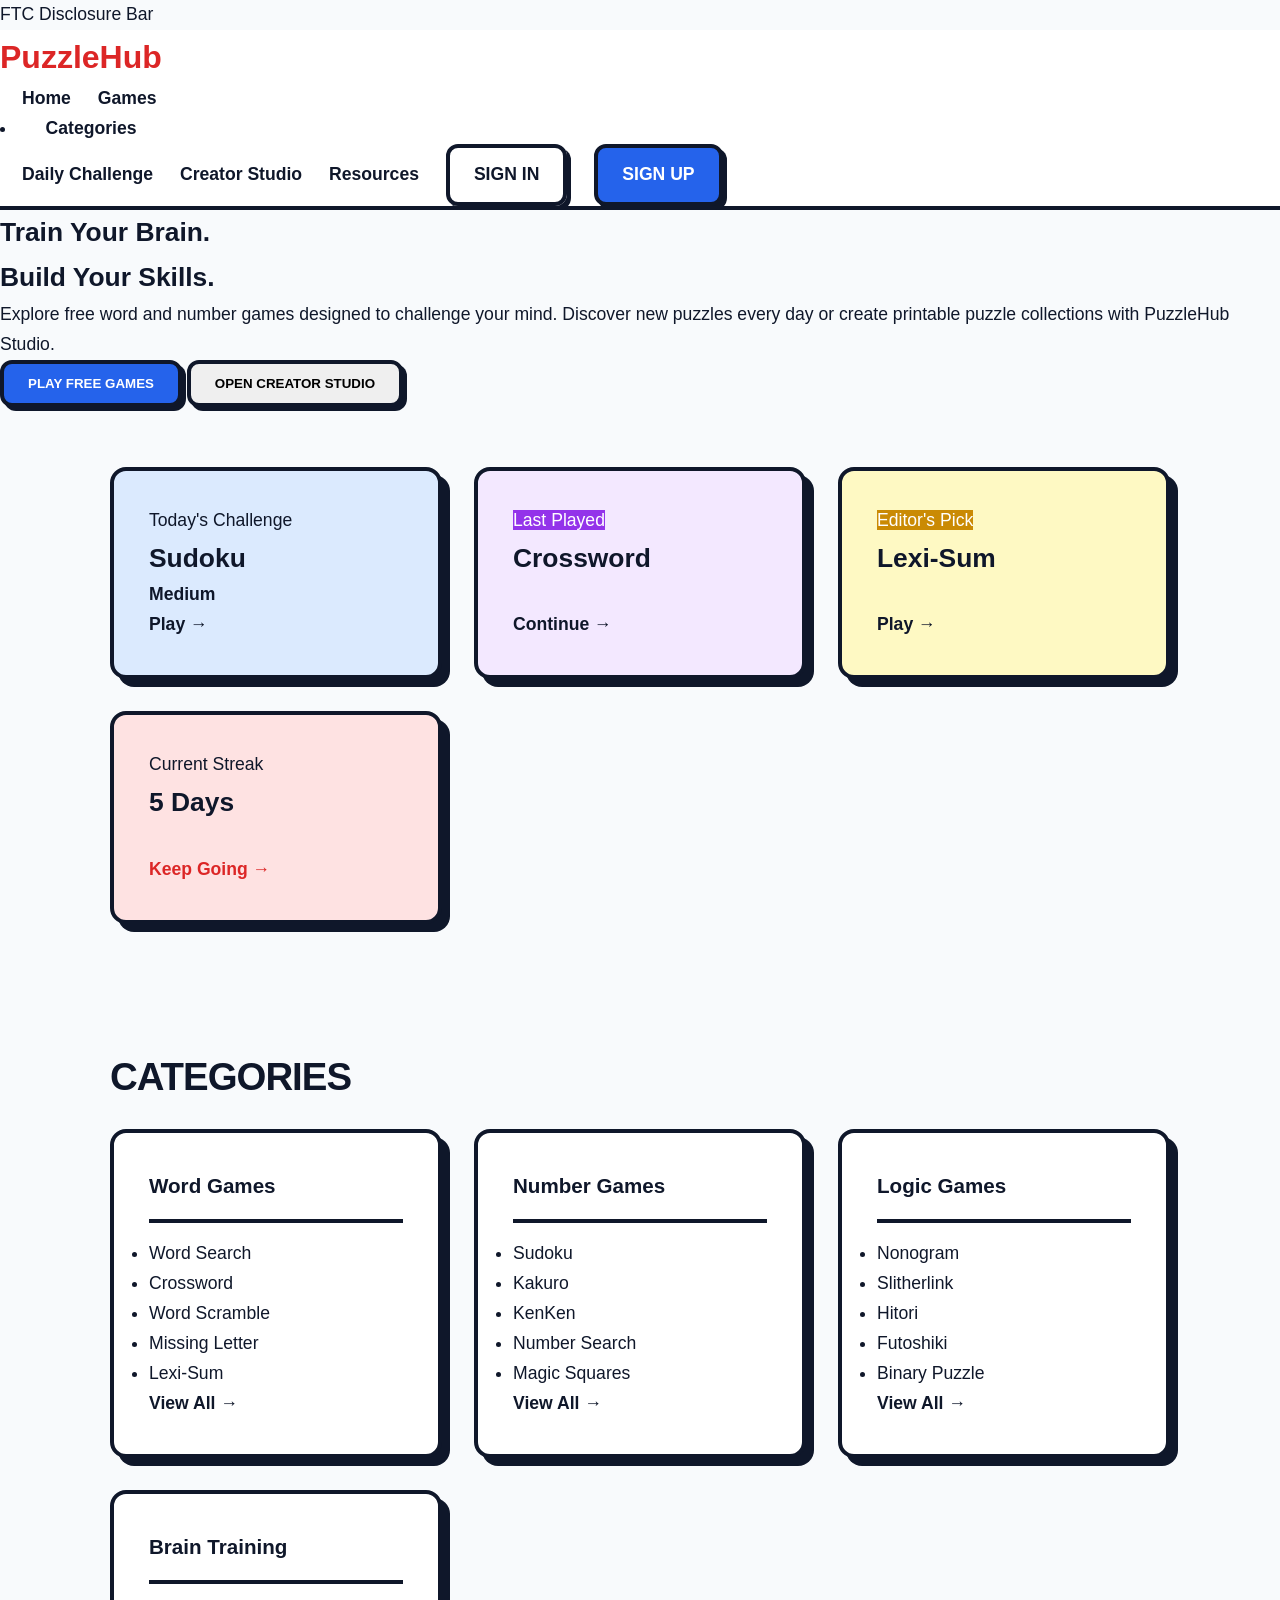
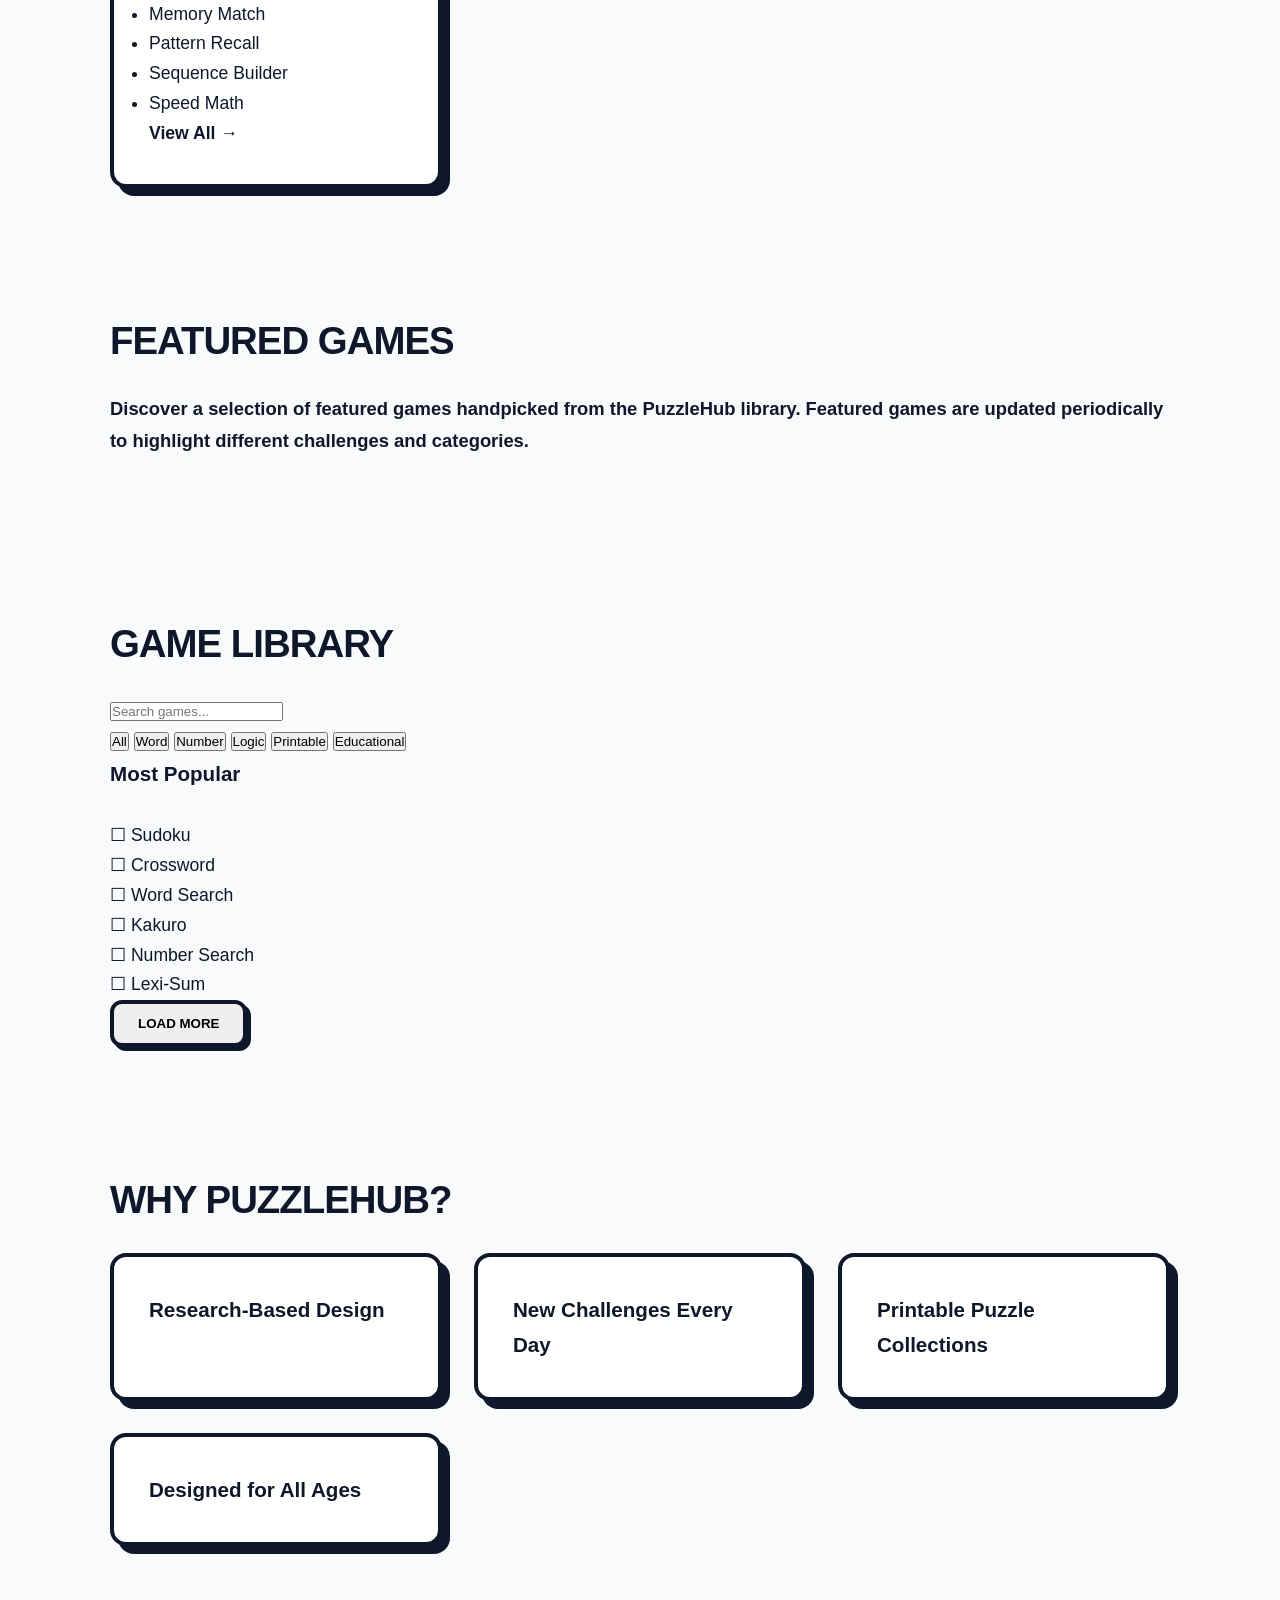
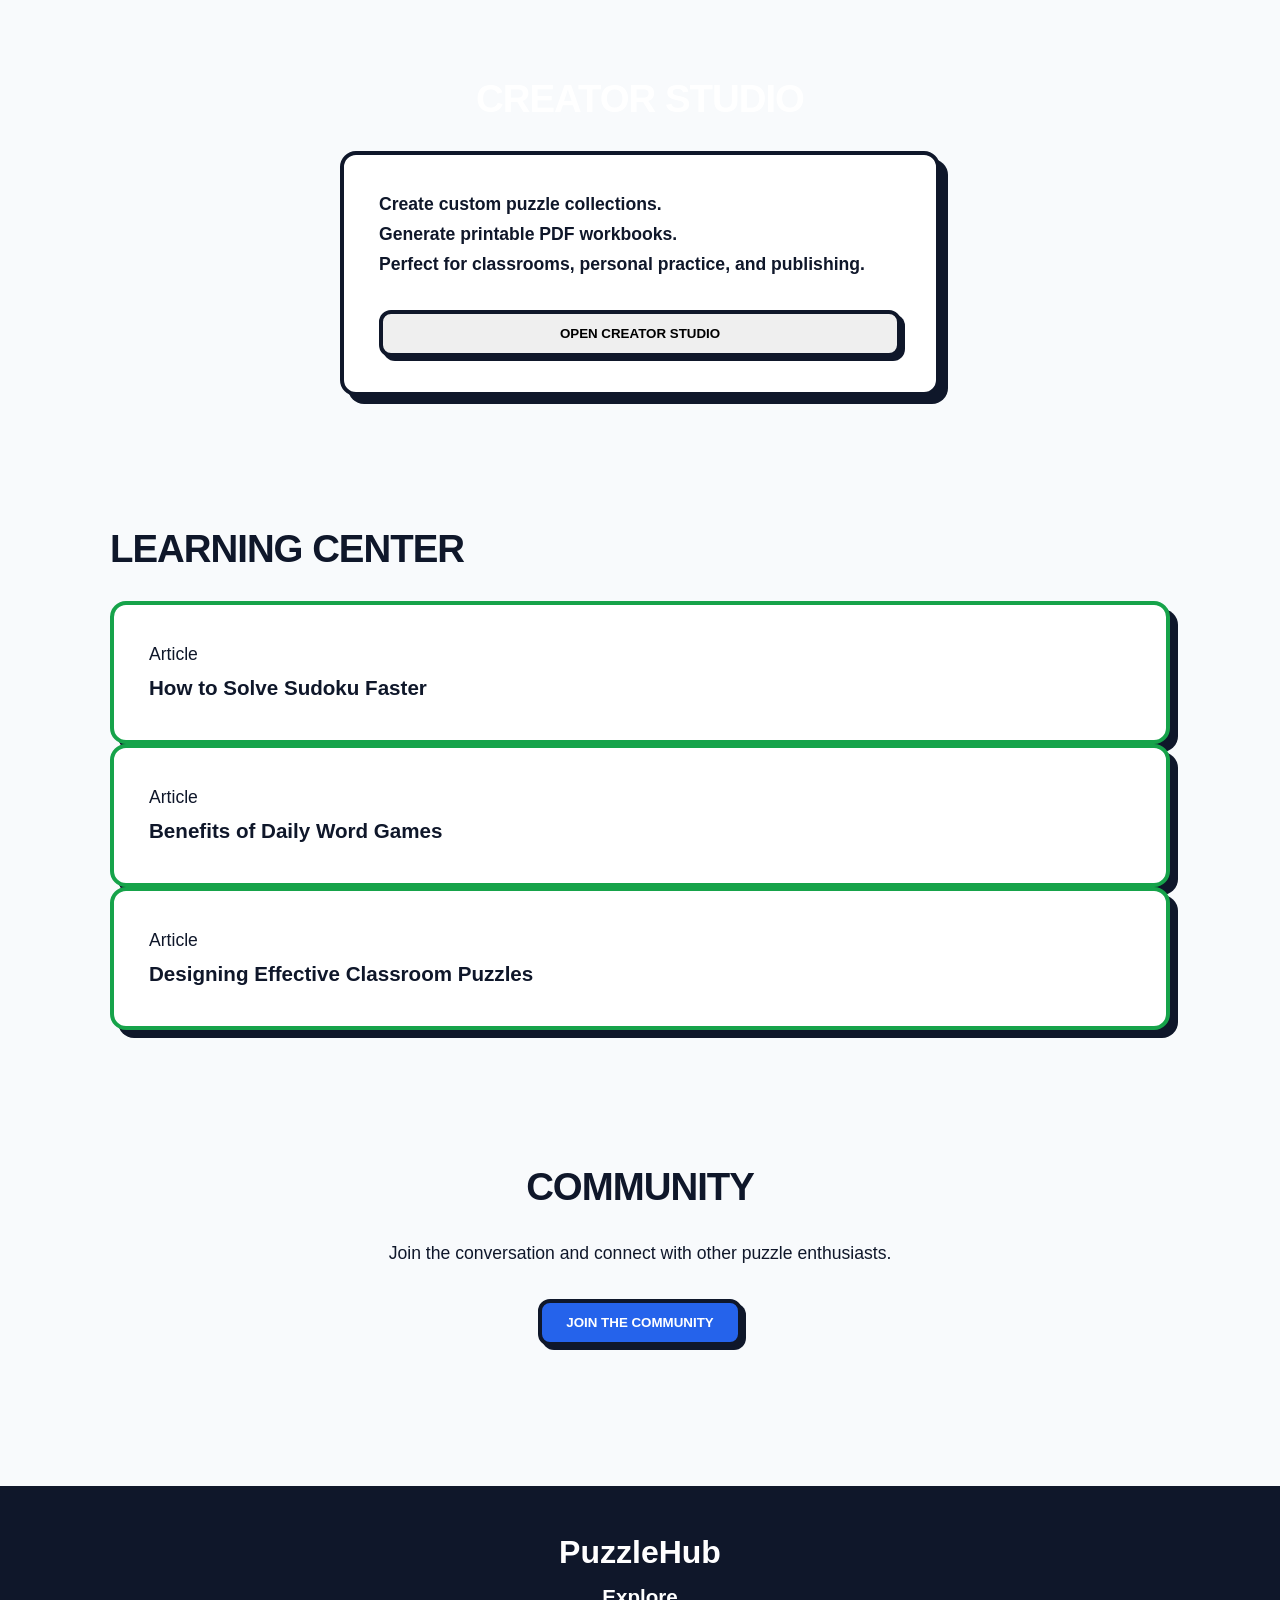
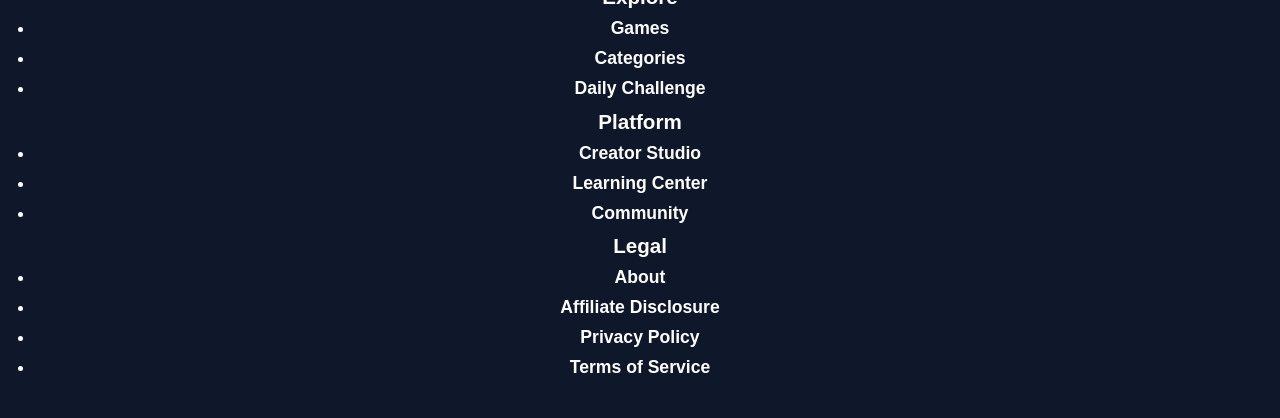
==== commit 55ade8ec: "Update index.html" ====
--- a/index.html
+++ b/index.html
@@ -5,219 +5,10 @@
     <meta name="viewport" content="width=device-width, initial-scale=1.0">
     <title>PuzzleHub</title>
     
-    <!-- Place your stylesheet link here -->
+    <!-- External stylesheet handling all your Kahoot design rules -->
     <link rel="stylesheet" href="css/style.css">
-<head>
-    <meta charset="UTF-8">
-    <meta name="viewport" content="width=device-width, initial-scale=1.0">
-    <title>PuzzleHub</title>
-    <style>
-        /* --- GLOBAL VARIABLES & PALETTE --- */
-        :root {
-            --blue: #2563EB;
-            --green: #16A34A;
-            --yellow: #FACC15;
-            --red: #DC2626;
-            --black: #0F172A;
-            --white: #FFFFFF;
-            --bg-color: #F8FAFC;
-            --border-width: 4px;
-            --border-radius: 16px;
-        }
-
-        /* --- BASE STYLES --- */
-        * {
-            box-sizing: border-box;
-            margin: 0;
-            padding: 0;
-        }
-        
-        body {
-            font-family: 'Segoe UI', Roboto, Helvetica, Arial, sans-serif;
-            background-color: var(--bg-color);
-            color: var(--black);
-            line-height: 1.6;
-            font-size: 1.1rem;
-        }
-
-        a {
-            text-decoration: none;
-            color: inherit;
-            font-weight: bold;
-        }
-
-        ul {
-            list-style: none;
-        }
-
-        /* --- VISUAL HIERARCHY (Cards, Borders, Buttons) --- */
-        .card {
-            background: var(--white);
-            border: var(--border-width) solid var(--black);
-            border-radius: var(--border-radius);
-            padding: 1.5rem;
-            box-shadow: 6px 6px 0px var(--black);
-            transition: transform 0.2s;
-        }
-        
-        .card:hover {
-            transform: translate(-2px, -2px);
-            box-shadow: 8px 8px 0px var(--black);
-        }
-
-        .btn {
-            display: inline-block;
-            font-weight: 800;
-            text-transform: uppercase;
-            padding: 0.75rem 1.5rem;
-            border: var(--border-width) solid var(--black);
-            border-radius: 12px;
-            cursor: pointer;
-            box-shadow: 4px 4px 0px var(--black);
-            transition: all 0.2s;
-            font-size: 1rem;
-        }
-
-        .btn:hover {
-            transform: translate(-2px, -2px);
-            box-shadow: 6px 6px 0px var(--black);
-        }
-
-        .btn-primary { background-color: var(--blue); color: var(--white); }
-        .btn-secondary { background-color: var(--white); color: var(--black); }
-        .btn-accent { background-color: var(--yellow); color: var(--black); }
-
-        .section-title {
-            font-size: 2.5rem;
-            font-weight: 900;
-            margin-bottom: 2rem;
-            text-transform: uppercase;
-            letter-spacing: -1px;
-        }
-
-        .container {
-            max-width: 1200px;
-            margin: 0 auto;
-            padding: 4rem 2rem;
-        }
-
-        .grid-4 { display: grid; grid-template-columns: repeat(auto-fit, minmax(250px, 1fr)); gap: 2rem; }
-        .grid-3 { display: grid; grid-template-columns: repeat(auto-fit, minmax(300px, 1fr)); gap: 2rem; }
-        
-        /* --- HEADER & NAVIGATION --- */
-        .ftc-bar {
-            background-color: var(--black);
-            color: var(--white);
-            text-align: center;
-            padding: 0.5rem;
-            font-size: 0.85rem;
-            font-weight: bold;
-        }
-
-        header {
-            position: sticky;
-            top: 0;
-            background: var(--white);
-            border-bottom: var(--border-width) solid var(--black);
-            z-index: 1000;
-        }
-
-        .nav-container {
-            max-width: 1200px;
-            margin: 0 auto;
-            padding: 1rem 2rem;
-            display: flex;
-            justify-content: space-between;
-            align-items: center;
-        }
-
-        .logo { font-size: 1.8rem; font-weight: 900; color: var(--red); }
-        .nav-links { display: flex; gap: 1.5rem; align-items: center; }
-        
-        /* --- HERO SECTION --- */
-        .hero {
-            background-color: var(--yellow);
-            border-bottom: var(--border-width) solid var(--black);
-            padding: 6rem 2rem;
-            text-align: center;
-        }
-
-        .hero h1 { font-size: 4rem; font-weight: 900; margin-bottom: 1rem; line-height: 1.1; letter-spacing: -2px;}
-        .hero p { font-size: 1.4rem; max-width: 800px; margin: 0 auto 2.5rem auto; font-weight: 600; }
-        .hero .btn-group { display: flex; gap: 1rem; justify-content: center; }
-
-        /* --- QUICK ACCESS --- */
-        .quick-access-tag {
-            display: inline-block;
-            font-size: 0.8rem;
-            font-weight: 900;
-            padding: 0.2rem 0.5rem;
-            border: 2px solid var(--black);
-            border-radius: 6px;
-            margin-bottom: 1rem;
-        }
-        .tag-red { background: var(--red); color: white; }
-        .tag-blue { background: var(--blue); color: white; }
-        .tag-green { background: var(--green); color: white; }
-
-        /* --- GAME CATEGORIES --- */
-        .category-list li { margin-bottom: 0.5rem; font-weight: 600; }
-        .category-link { display: block; margin-top: 1.5rem; color: var(--blue); }
-
-        /* --- LIBRARY STYLES --- */
-        .search-box {
-            width: 100%;
-            padding: 1rem;
-            font-size: 1.2rem;
-            border: var(--border-width) solid var(--black);
-            border-radius: 12px;
-            margin-bottom: 2rem;
-            font-weight: bold;
-        }
-
-        .filters { display: flex; gap: 1rem; flex-wrap: wrap; margin-bottom: 2rem; }
-        .filter-btn {
-            background: var(--white);
-            border: 3px solid var(--black);
-            padding: 0.5rem 1rem;
-            border-radius: 8px;
-            font-weight: bold;
-            cursor: pointer;
-        }
-        .filter-btn:hover, .filter-btn.active { background: var(--blue); color: var(--white); }
-
-        .game-grid-item {
-            display: flex;
-            align-items: center;
-            gap: 1rem;
-            font-size: 1.2rem;
-            font-weight: 800;
-            padding: 1rem;
-            border: 3px solid var(--black);
-            background: var(--white);
-            border-radius: 12px;
-            margin-bottom: 1rem;
-        }
-
-        .load-more { text-align: center; margin-top: 2rem; }
-
-        /* --- CREATOR STUDIO --- */
-        .creator-studio {
-            background-color: var(--blue);
-            color: var(--white);
-            border-top: var(--border-width) solid var(--black);
-            border-bottom: var(--border-width) solid var(--black);
-        }
-        
-        /* --- FOOTER --- */
-        footer {
-            background: var(--black);
-            color: var(--white);
-            padding: 4rem 2rem;
-        }
-        .footer-grid { display: grid; grid-template-columns: repeat(auto-fit, minmax(200px, 1fr)); gap: 2rem; max-width: 1200px; margin: 0 auto;}
-    </style>
-</head>
+<head>      
+     
 <body>
 
     <!-- HEADER -->
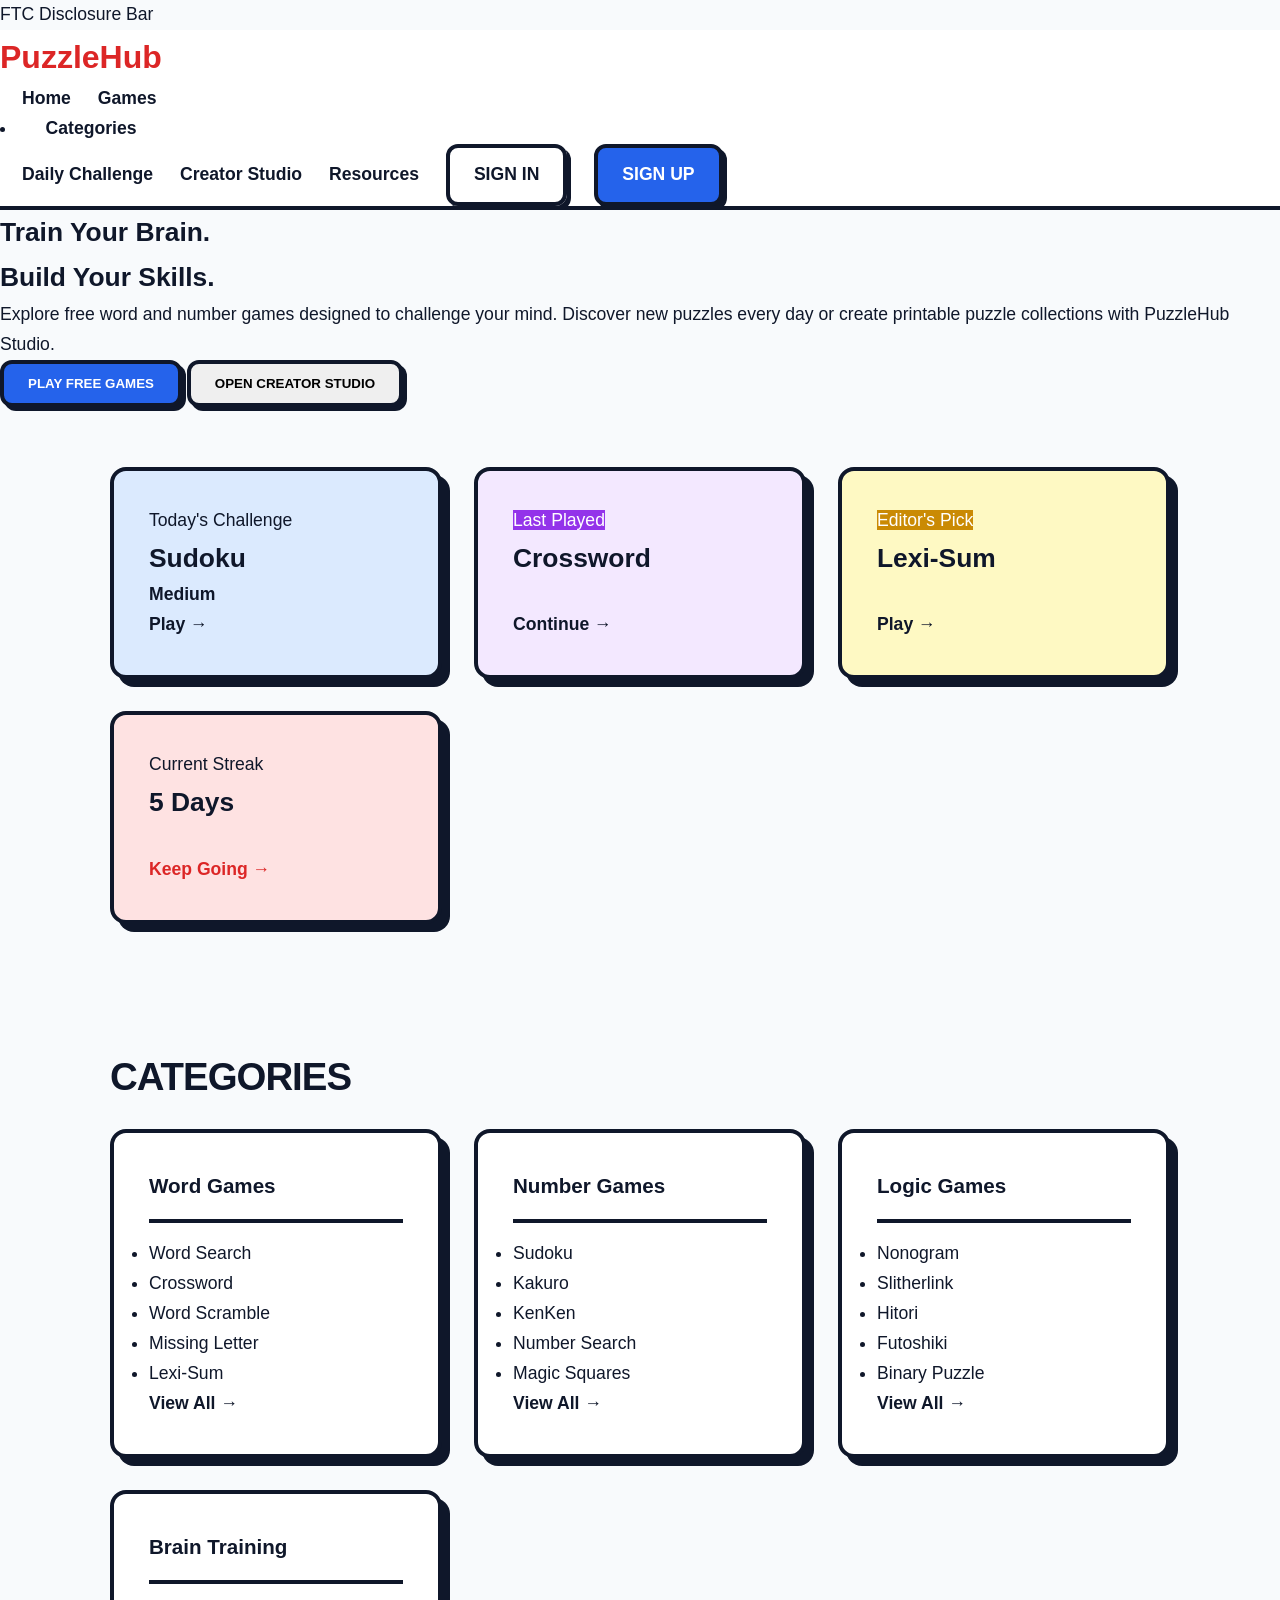
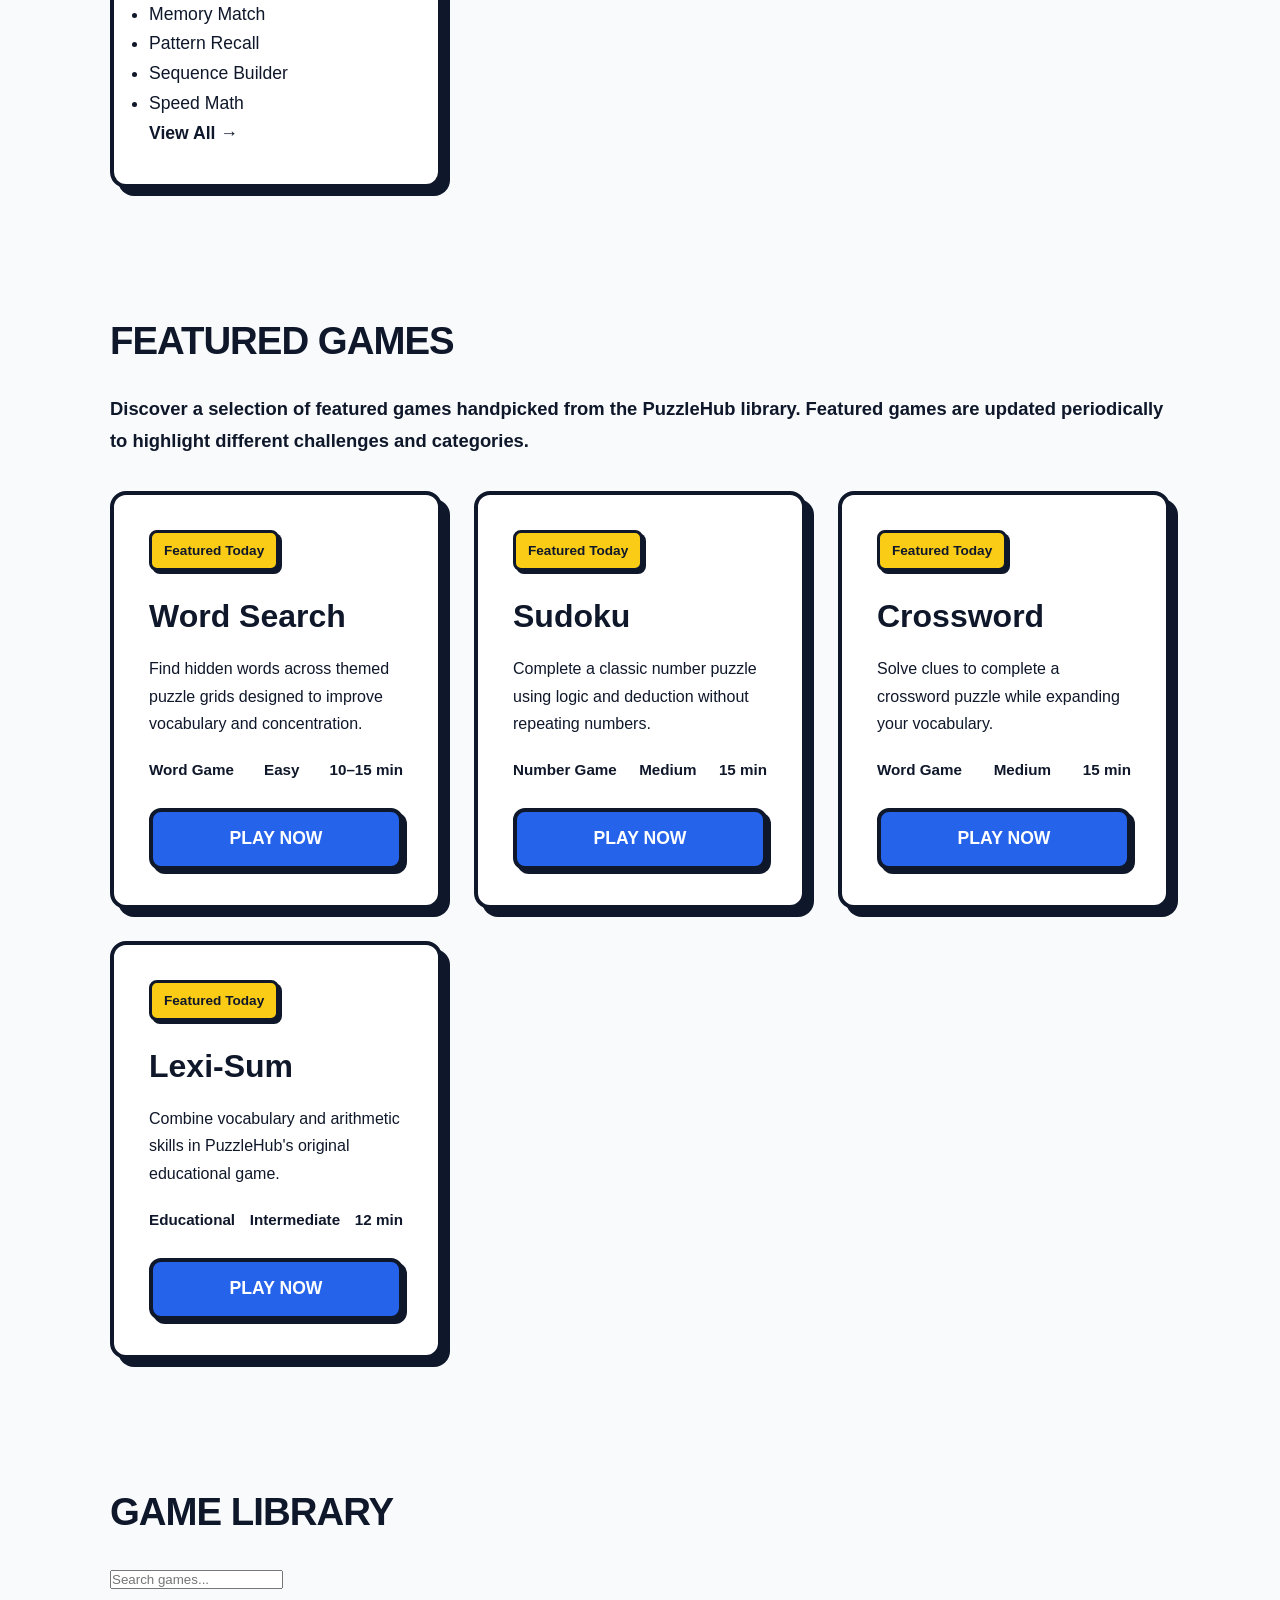
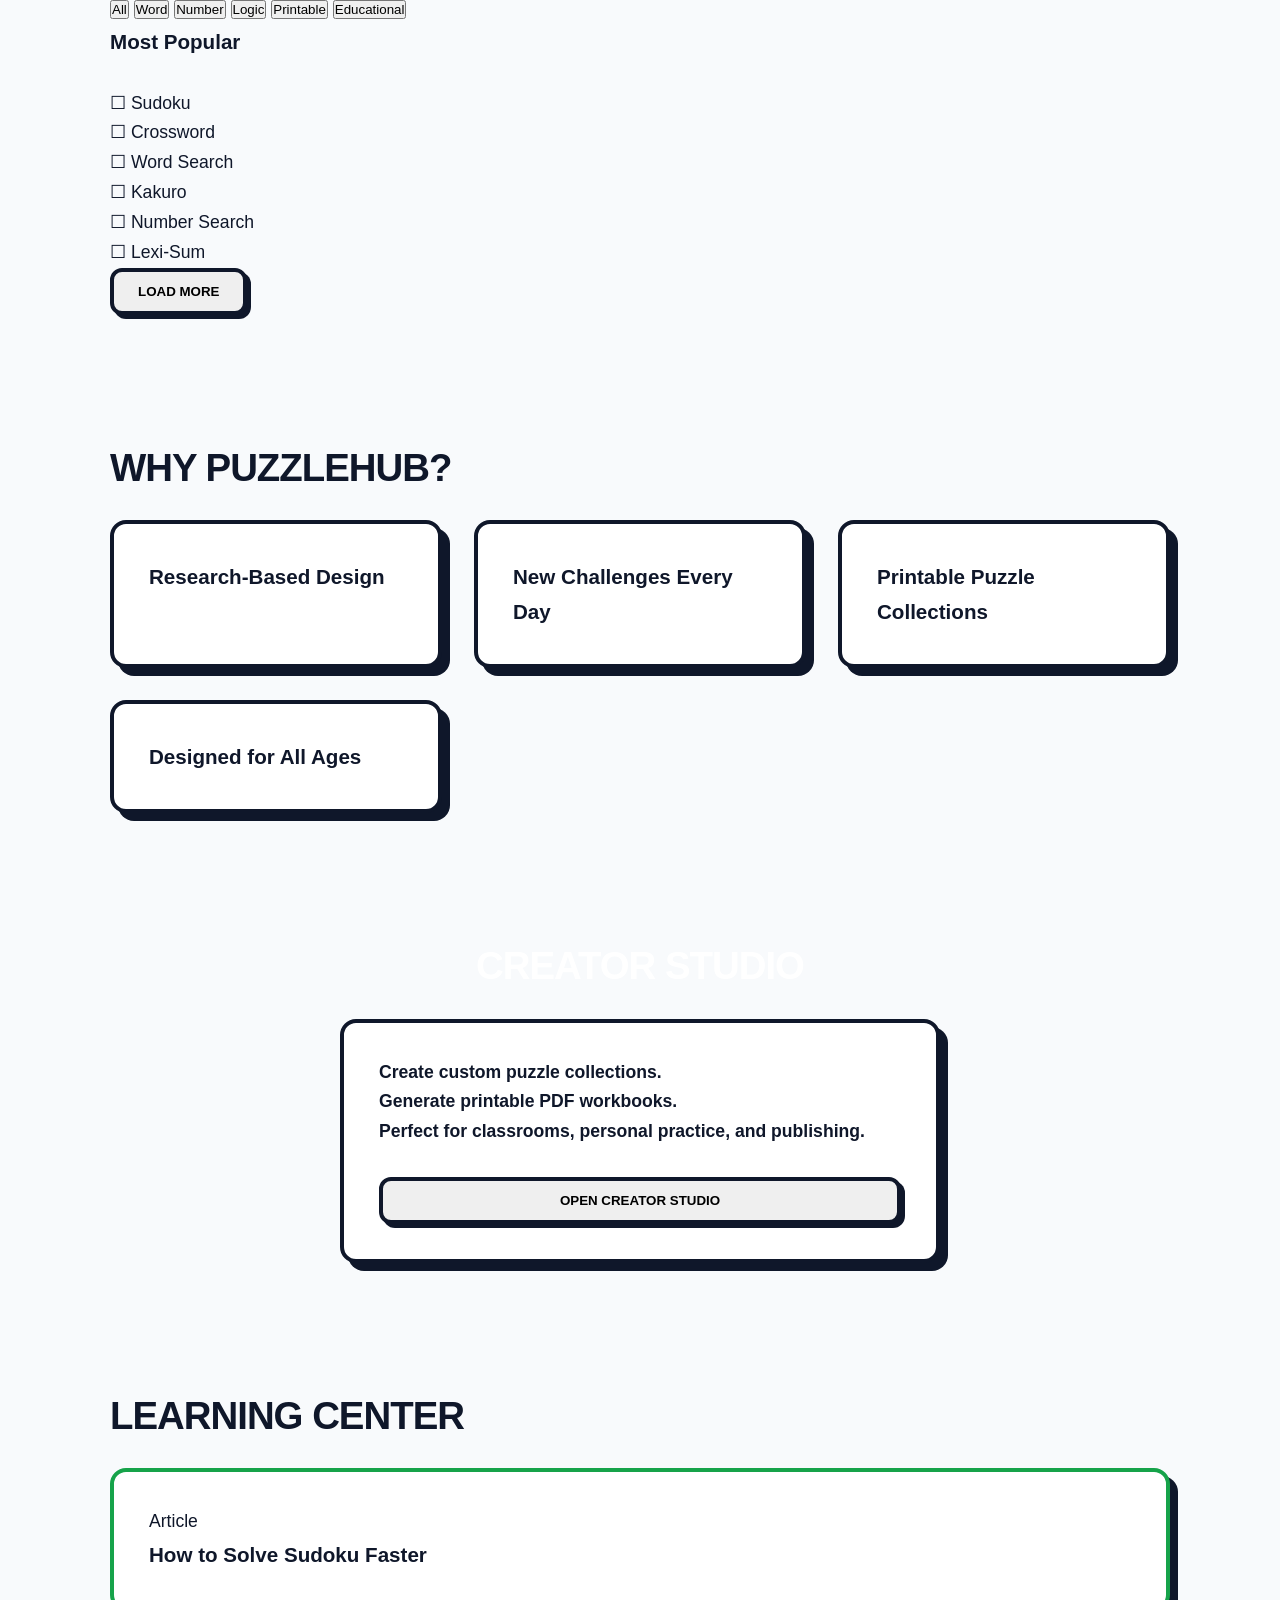
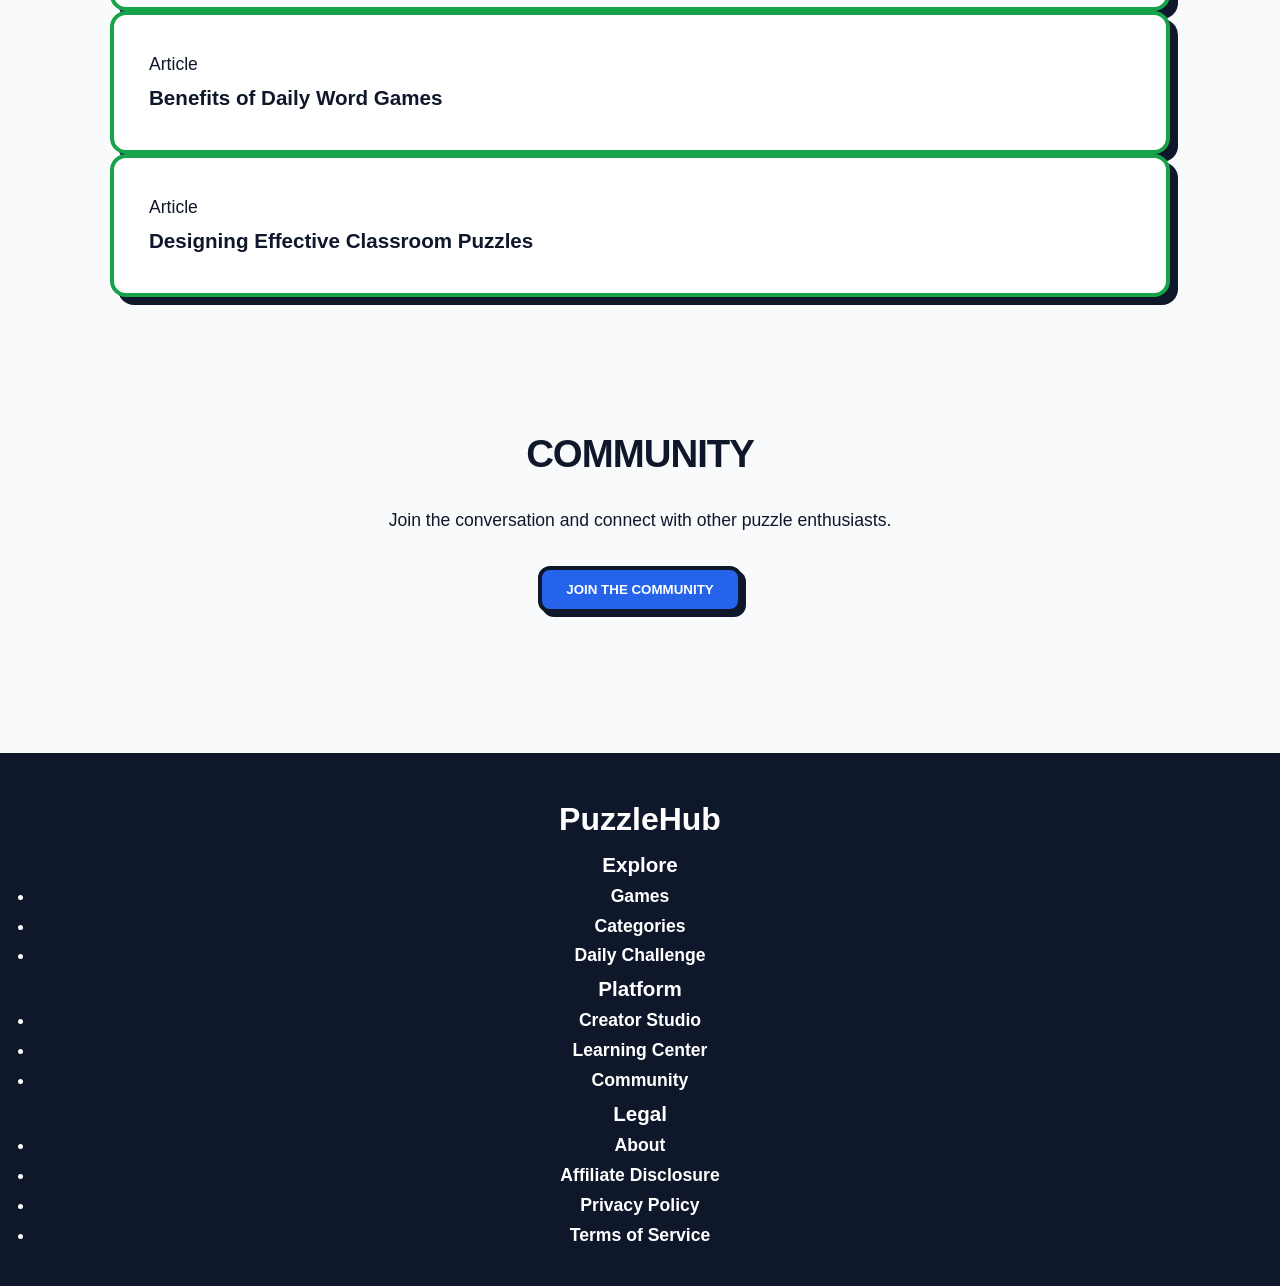
==== commit ab415d22: "Update index.html" ====
--- a/index.html
+++ b/index.html
@@ -7,7 +7,7 @@
     
     <!-- External stylesheet handling all your Kahoot design rules -->
     <link rel="stylesheet" href="css/style.css">
-<head>      
+</head>  
      
 <body>
 
@@ -257,5 +257,8 @@
             </div>
         </div>
     </footer>
+    <script src="js/app.js"></script>
+    <script src="js/daily-challenge.js"></script>
+    <script src="js/featured-games.js"></script>
 </body>
 </html>
